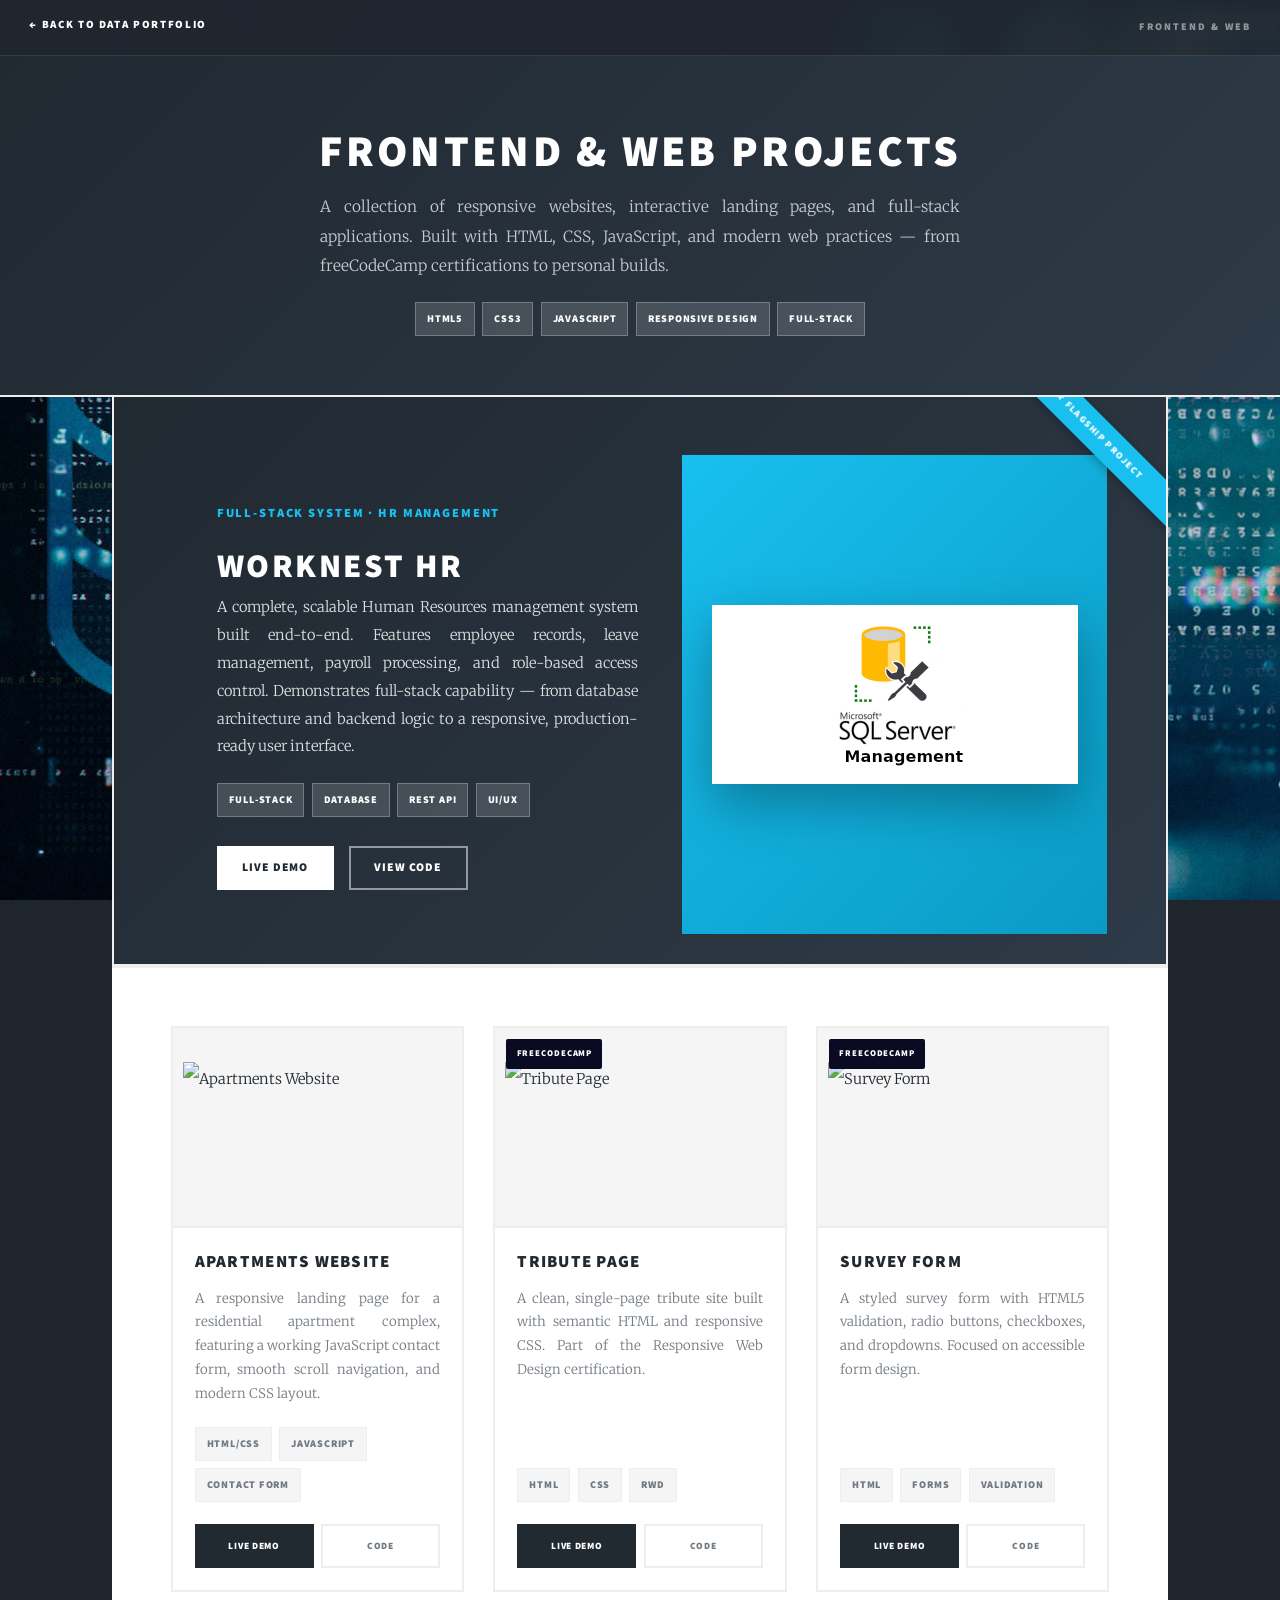
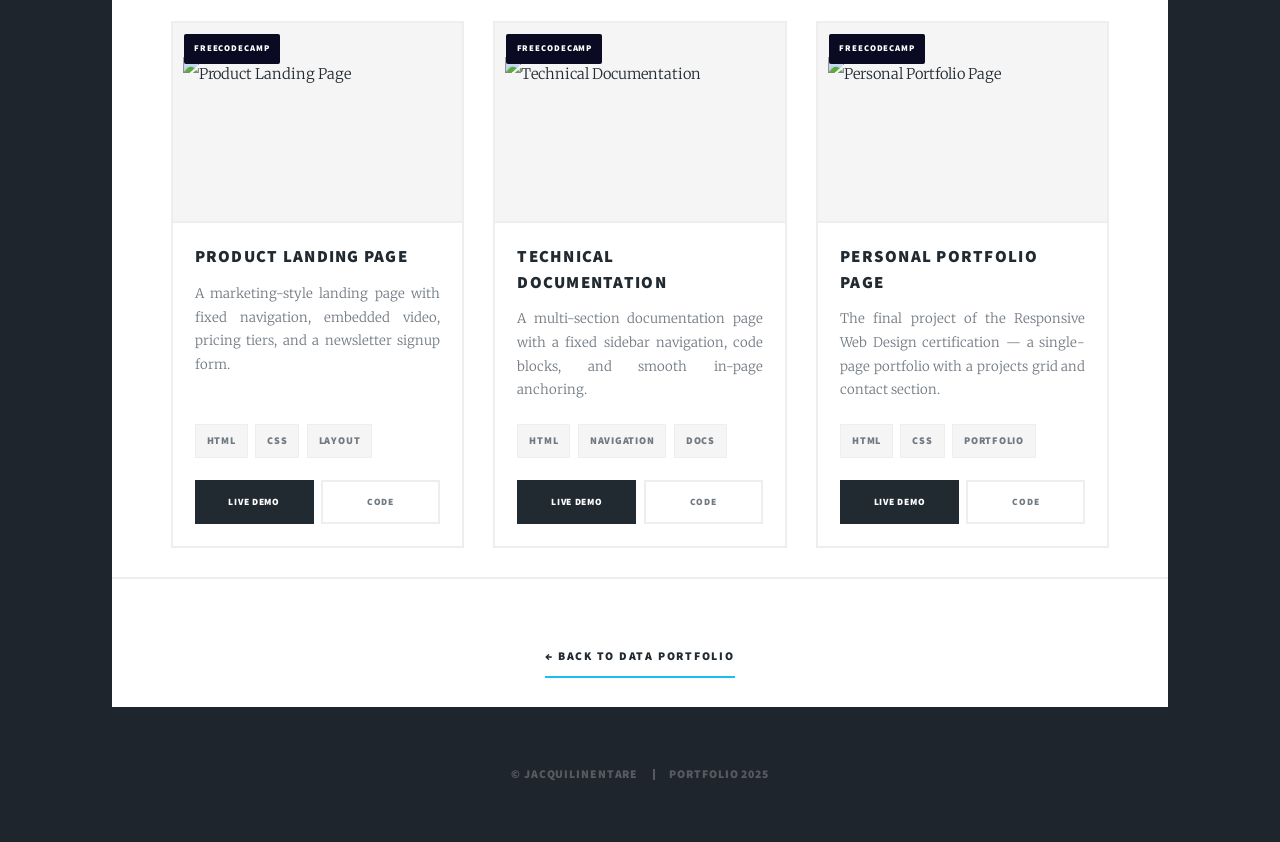
==== projects.html @ dfd51cab "Create projects.html" ====
<!DOCTYPE HTML>
<html>
	<head>
		<title>Jacq.portfolio | Frontend &amp; Web</title>
		<meta charset="utf-8" />
		<meta name="viewport" content="width=device-width, initial-scale=1, user-scalable=no" />
		<link rel="stylesheet" href="assets/css/main.css" />
		<noscript><link rel="stylesheet" href="assets/css/noscript.css" /></noscript>
		<style>
			/* ============================================
			   STICKY BACK BUTTON
			   ============================================ */
			.back-bar {
				position: sticky;
				top: 0;
				z-index: 999;
				background: rgba(33, 41, 49, 0.95);
				backdrop-filter: blur(8px);
				-webkit-backdrop-filter: blur(8px);
				border-bottom: solid 1px rgba(255,255,255,0.1);
				padding: 0.85rem 2rem;
				display: flex;
				align-items: center;
				justify-content: space-between;
			}

			.back-bar a.back-link {
				display: inline-flex;
				align-items: center;
				gap: 0.5rem;
				font-family: "Source Sans Pro", Helvetica, sans-serif;
				font-size: 0.75rem;
				font-weight: 900;
				letter-spacing: 0.15em;
				text-transform: uppercase;
				color: white;
				text-decoration: none;
				border-bottom: solid 2px transparent;
				padding-bottom: 2px;
				transition: border-color 0.2s ease, color 0.2s ease;
			}

			.back-bar a.back-link:hover {
				color: #18bfef;
				border-color: #18bfef;
			}

			.back-bar .back-bar-title {
				font-family: "Source Sans Pro", Helvetica, sans-serif;
				font-size: 0.7rem;
				font-weight: 900;
				letter-spacing: 0.2em;
				text-transform: uppercase;
				color: rgba(255,255,255,0.5);
			}

			/* ============================================
			   PAGE HERO
			   ============================================ */
			.page-hero {
				background: linear-gradient(135deg, #212931 0%, #2d3a47 100%);
				color: white;
				padding: 5rem 2rem 4rem;
				text-align: center;
				border-bottom: solid 2px #eeeeee;
			}

			.page-hero h1 {
				color: white;
				font-size: 3rem;
				margin: 0 0 1rem 0;
				line-height: 1.1;
			}

			.page-hero p {
				color: rgba(255,255,255,0.75);
				font-size: 1.05rem;
				max-width: 640px;
				margin: 0 auto 1.5rem;
				line-height: 1.9;
			}

			.page-hero .hero-tags {
				display: flex;
				justify-content: center;
				flex-wrap: wrap;
				gap: 0.5rem;
				margin-top: 1.5rem;
			}

			.page-hero .project-tag {
				background: rgba(255,255,255,0.15);
				color: white;
				border-color: rgba(255,255,255,0.25);
			}

			/* ============================================
			   SHARED PROJECT TAG (also used in hero)
			   ============================================ */
			.project-tag {
				font-family: "Source Sans Pro", Helvetica, sans-serif;
				font-size: 0.7rem;
				font-weight: 900;
				letter-spacing: 0.075em;
				text-transform: uppercase;
				padding: 0.25rem 0.75rem;
				background: #f5f5f5;
				color: #717981;
				border: solid 1px #eeeeee;
			}

			.project-tags {
				display: flex;
				flex-wrap: wrap;
				gap: 0.5rem;
				margin-bottom: 1.5rem;
			}

			/* ============================================
			   FLAGSHIP — HR APP SPOTLIGHT
			   ============================================ */
			.flagship-project {
				margin: 3rem 0 3rem 0;
				background: linear-gradient(135deg, #212931 0%, #2d3a47 100%);
				border: solid 2px #eeeeee;
				color: white;
				overflow: hidden;
				position: relative;
			}

			.flagship-project::before {
				content: "★ FLAGSHIP PROJECT";
				position: absolute;
				top: 1.5rem;
				right: -3.5rem;
				background: #18bfef;
				color: white;
				font-family: "Source Sans Pro", Helvetica, sans-serif;
				font-size: 0.65rem;
				font-weight: 900;
				letter-spacing: 0.15em;
				padding: 0.35rem 4rem;
				transform: rotate(45deg);
				z-index: 10;
				box-shadow: 0 2px 10px rgba(0,0,0,0.3);
			}

			.flagship-project .flagship-inner {
				display: grid;
				grid-template-columns: 1.2fr 1fr;
				gap: 0;
				align-items: stretch;
				min-height: 400px;
			}

			.flagship-project .flagship-content {
				padding: 3rem;
				display: flex;
				flex-direction: column;
				justify-content: center;
			}

			.flagship-project h2 {
				color: white;
				font-size: 2.25rem;
				margin-bottom: 0.5rem;
				line-height: 1.2;
			}

			.flagship-project .flagship-subtitle {
				font-family: "Source Sans Pro", Helvetica, sans-serif;
				font-size: 0.85rem;
				font-weight: 900;
				letter-spacing: 0.15em;
				text-transform: uppercase;
				color: #18bfef;
				margin-bottom: 1.25rem;
				display: block;
			}

			.flagship-project p {
				color: rgba(255,255,255,0.85);
				font-size: 1rem;
				line-height: 1.9;
				margin-bottom: 1.5rem;
			}

			.flagship-project .project-tag {
				background: rgba(255,255,255,0.15);
				color: white;
				border-color: rgba(255,255,255,0.25);
			}

			.flagship-project .flagship-actions {
				display: flex;
				gap: 1rem;
				flex-wrap: wrap;
				margin-top: 0.5rem;
			}

			.flagship-project .button {
				background-color: white;
				box-shadow: none;
				color: #212931 !important;
				padding: 0 1.75rem;
			}

			.flagship-project .button:hover {
				background-color: #18bfef;
				color: white !important;
			}

			.flagship-project .button.ghost {
				background-color: transparent;
				color: white !important;
				box-shadow: inset 0 0 0 2px rgba(255,255,255,0.5);
			}

			.flagship-project .button.ghost:hover {
				background-color: white;
				color: #212931 !important;
				box-shadow: none;
			}

			.flagship-project .flagship-image {
				background: linear-gradient(135deg, #18bfef 0%, #0a9bc4 100%);
				display: flex;
				align-items: center;
				justify-content: center;
				padding: 2rem;
				position: relative;
				overflow: hidden;
			}

			.flagship-project .flagship-image img {
				max-width: 100%;
				max-height: 320px;
				width: auto;
				height: auto;
				object-fit: contain;
				border: solid 3px rgba(255,255,255,0.3);
				box-shadow: 0 20px 50px rgba(0,0,0,0.3);
				background: white;
				position: relative;
				z-index: 2;
			}

			/* ============================================
			   FRONTEND GRID
			   ============================================ */
			.frontend-grid {
				display: grid;
				grid-template-columns: repeat(3, 1fr);
				gap: 2rem;
				padding: 0 0 3rem 0;
			}

			.project-card {
				background: #ffffff;
				border: solid 2px #eeeeee;
				transition: transform 0.2s ease, box-shadow 0.2s ease;
				height: 100%;
				display: flex;
				flex-direction: column;
			}

			.project-card:hover {
				transform: translateY(-5px);
				box-shadow: 0 10px 30px rgba(0,0,0,0.1);
				border-color: #18bfef;
			}

			.project-card .image {
				margin: 0;
				border-bottom: solid 2px #eeeeee;
				background: #f5f5f5;
				display: flex;
				align-items: center;
				justify-content: center;
				min-height: 200px;
				overflow: hidden;
				position: relative;
			}

			.project-card .image img {
				width: 100%;
				height: auto;
				min-height: 150px;
				max-height: 220px;
				object-fit: contain;
				background: #f5f5f5;
				padding: 10px;
				display: block;
			}

			/* "freeCodeCamp" corner badge */
			.project-card .image .fcc-badge {
				position: absolute;
				top: 0.75rem;
				left: 0.75rem;
				background: #0a0a23;
				color: white;
				font-family: "Source Sans Pro", Helvetica, sans-serif;
				font-size: 0.6rem;
				font-weight: 900;
				letter-spacing: 0.1em;
				text-transform: uppercase;
				padding: 0.3rem 0.7rem;
				z-index: 2;
				border-radius: 2px;
			}

			.project-card .card-content {
				padding: 1.5rem;
				flex-grow: 1;
				display: flex;
				flex-direction: column;
			}

			.project-card h3 {
				font-size: 1.15rem;
				margin-bottom: 0.75rem;
				color: #212931;
			}

			.project-card p {
				font-size: 0.9rem;
				line-height: 1.8;
				margin-bottom: 1.5rem;
				flex-grow: 1;
				color: #717981;
			}

			.project-card .card-actions {
				display: flex;
				gap: 0.5rem;
				margin-top: auto;
			}

			.project-card .button {
				flex: 1;
				text-align: center;
				font-size: 0.65rem;
				padding: 0 0.75rem;
			}

			.project-card .button.ghost-dark {
				background: transparent;
				box-shadow: inset 0 0 0 2px #eeeeee;
				color: #717981 !important;
			}

			.project-card .button.ghost-dark:hover {
				background: #212931;
				color: white !important;
				box-shadow: none;
			}

			/* ============================================
			   BOTTOM BACK CTA
			   ============================================ */
			.bottom-back {
				text-align: center;
				padding: 3rem 0 4rem;
			}

			.bottom-back a {
				display: inline-flex;
				align-items: center;
				gap: 0.5rem;
				font-family: "Source Sans Pro", Helvetica, sans-serif;
				font-size: 0.8rem;
				font-weight: 900;
				letter-spacing: 0.15em;
				text-transform: uppercase;
				color: #212931;
				text-decoration: none;
				border-bottom: solid 2px #18bfef;
				padding-bottom: 0.35rem;
				transition: color 0.2s ease;
			}

			.bottom-back a:hover {
				color: #18bfef;
			}

			/* ============================================
			   RESPONSIVE
			   ============================================ */
			@media screen and (max-width: 980px) {
				.frontend-grid {
					grid-template-columns: repeat(2, 1fr);
				}
				.flagship-project .flagship-inner {
					grid-template-columns: 1fr;
				}
				.flagship-project .flagship-image {
					min-height: 260px;
					order: -1;
				}
				.page-hero h1 {
					font-size: 2.25rem;
				}
			}

			@media screen and (max-width: 736px) {
				.frontend-grid {
					grid-template-columns: 1fr;
					gap: 1.5rem;
				}
				.page-hero {
					padding: 3rem 1.5rem 2.5rem;
				}
				.page-hero h1 {
					font-size: 1.75rem;
				}
				.page-hero p {
					font-size: 0.95rem;
				}
				.flagship-project .flagship-content {
					padding: 2rem;
				}
				.flagship-project h2 {
					font-size: 1.5rem;
				}
				.flagship-project .flagship-image {
					padding: 1.5rem;
				}
				.flagship-project .flagship-image img {
					max-height: 200px;
				}
				.back-bar {
					padding: 0.75rem 1rem;
				}
				.back-bar .back-bar-title {
					display: none;
				}
			}
		</style>
	</head>
	<body class="is-preload">

		<!-- Wrapper -->
			<div id="wrapper" class="fade-in">

				<!-- ============================================
				     STICKY BACK BAR
				     ============================================ -->
				<div class="back-bar">
					<a href="index.html" class="back-link">← Back to Data Portfolio</a>
					<span class="back-bar-title">Frontend &amp; Web</span>
				</div>

				<!-- ============================================
				     PAGE HERO
				     ============================================ -->
				<div class="page-hero">
					<h1>FRONTEND &amp; WEB PROJECTS</h1>
					<p>
						A collection of responsive websites, interactive landing pages, and 
						full-stack applications. Built with HTML, CSS, JavaScript, and modern 
						web practices — from freeCodeCamp certifications to personal builds.
					</p>
					<div class="hero-tags">
						<span class="project-tag">HTML5</span>
						<span class="project-tag">CSS3</span>
						<span class="project-tag">JavaScript</span>
						<span class="project-tag">Responsive Design</span>
						<span class="project-tag">Full-Stack</span>
					</div>
				</div>

				<!-- ============================================
				     MAIN CONTENT
				     ============================================ -->
				<div id="main">

					<!-- --------------------------------------------
					     FLAGSHIP: HR APPLICATION
					     -------------------------------------------- -->
					<div class="flagship-project">
						<div class="flagship-inner">
							<div class="flagship-content">
								<span class="flagship-subtitle">Full-Stack System · HR Management</span>
								<h2>WORKNEST HR</h2>
								<p>
									A complete, scalable Human Resources management system built end-to-end. 
									Features employee records, leave management, payroll processing, and 
									role-based access control. Demonstrates full-stack capability — from 
									database architecture and backend logic to a responsive, production-ready 
									user interface.
								</p>
								<div class="project-tags">
									<span class="project-tag">Full-Stack</span>
									<span class="project-tag">Database</span>
									<span class="project-tag">REST API</span>
									<span class="project-tag">UI/UX</span>
								</div>
								<div class="flagship-actions">
									<a href="https://worknesthr.onrender.com" target="_blank" rel="noopener" class="button primary">LIVE DEMO</a>
									<a href="https://lnkd.in/p/eG3iASVb" target="_blank" rel="noopener" class="button ghost">VIEW CODE</a>
								</div>
							</div>
							<div class="flagship-image">
								<img src="images/R.png" alt="WorkNest HR Application" />
							</div>
						</div>
					</div>

					<!-- --------------------------------------------
					     FRONTEND GRID
					     -------------------------------------------- -->
					<div class="frontend-grid">

						<!-- 1. APARTMENTS WEBSITE (Custom) -->
						<article class="project-card">
							<a href="#" class="image fit">
								<img src="images/placeholder-apartments.jpg" alt="Apartments Website" />
							</a>
							<div class="card-content">
								<h3>APARTMENTS WEBSITE</h3>
								<p>
									A responsive landing page for a residential apartment complex, 
									featuring a working JavaScript contact form, smooth scroll 
									navigation, and modern CSS layout.
								</p>
								<div class="project-tags">
									<span class="project-tag">HTML/CSS</span>
									<span class="project-tag">JavaScript</span>
									<span class="project-tag">Contact Form</span>
								</div>
								<div class="card-actions">
									<!-- ✏️ Replace # with your live URL if hosted, else remove this button -->
									<a href="#" class="button primary">LIVE DEMO</a>
									<!-- ✏️ Replace # with GitHub repo URL -->
									<a href="#" class="button ghost-dark">CODE</a>
								</div>
							</div>
						</article>

						<!-- 2. TRIBUTE PAGE (freeCodeCamp) -->
						<article class="project-card">
							<a href="#" class="image fit">
								<span class="fcc-badge">freeCodeCamp</span>
								<img src="images/placeholder-tribute.jpg" alt="Tribute Page" />
							</a>
							<div class="card-content">
								<h3>TRIBUTE PAGE</h3>
								<p>
									A clean, single-page tribute site built with semantic HTML and 
									responsive CSS. Part of the Responsive Web Design certification.
								</p>
								<div class="project-tags">
									<span class="project-tag">HTML</span>
									<span class="project-tag">CSS</span>
									<span class="project-tag">RWD</span>
								</div>
								<div class="card-actions">
									<a href="#" class="button primary">LIVE DEMO</a>
									<a href="#" class="button ghost-dark">CODE</a>
								</div>
							</div>
						</article>

						<!-- 3. SURVEY FORM (freeCodeCamp) -->
						<article class="project-card">
							<a href="#" class="image fit">
								<span class="fcc-badge">freeCodeCamp</span>
								<img src="images/placeholder-survey.jpg" alt="Survey Form" />
							</a>
							<div class="card-content">
								<h3>SURVEY FORM</h3>
								<p>
									A styled survey form with HTML5 validation, radio buttons, 
									checkboxes, and dropdowns. Focused on accessible form design.
								</p>
								<div class="project-tags">
									<span class="project-tag">HTML</span>
									<span class="project-tag">Forms</span>
									<span class="project-tag">Validation</span>
								</div>
								<div class="card-actions">
									<a href="#" class="button primary">LIVE DEMO</a>
									<a href="#" class="button ghost-dark">CODE</a>
								</div>
							</div>
						</article>

						<!-- 4. PRODUCT LANDING PAGE (freeCodeCamp) -->
						<article class="project-card">
							<a href="#" class="image fit">
								<span class="fcc-badge">freeCodeCamp</span>
								<img src="images/placeholder-product.jpg" alt="Product Landing Page" />
							</a>
							<div class="card-content">
								<h3>PRODUCT LANDING PAGE</h3>
								<p>
									A marketing-style landing page with fixed navigation, embedded 
									video, pricing tiers, and a newsletter signup form.
								</p>
								<div class="project-tags">
									<span class="project-tag">HTML</span>
									<span class="project-tag">CSS</span>
									<span class="project-tag">Layout</span>
								</div>
								<div class="card-actions">
									<a href="#" class="button primary">LIVE DEMO</a>
									<a href="#" class="button ghost-dark">CODE</a>
								</div>
							</div>
						</article>

						<!-- 5. TECHNICAL DOCUMENTATION (freeCodeCamp) -->
						<article class="project-card">
							<a href="#" class="image fit">
								<span class="fcc-badge">freeCodeCamp</span>
								<img src="images/placeholder-techdoc.jpg" alt="Technical Documentation" />
							</a>
							<div class="card-content">
								<h3>TECHNICAL DOCUMENTATION</h3>
								<p>
									A multi-section documentation page with a fixed sidebar navigation, 
									code blocks, and smooth in-page anchoring.
								</p>
								<div class="project-tags">
									<span class="project-tag">HTML</span>
									<span class="project-tag">Navigation</span>
									<span class="project-tag">Docs</span>
								</div>
								<div class="card-actions">
									<a href="#" class="button primary">LIVE DEMO</a>
									<a href="#" class="button ghost-dark">CODE</a>
								</div>
							</div>
						</article>

						<!-- 6. PERSONAL PORTFOLIO PAGE (freeCodeCamp) -->
						<article class="project-card">
							<a href="#" class="image fit">
								<span class="fcc-badge">freeCodeCamp</span>
								<img src="images/placeholder-portfolio.jpg" alt="Personal Portfolio Page" />
							</a>
							<div class="card-content">
								<h3>PERSONAL PORTFOLIO PAGE</h3>
								<p>
									The final project of the Responsive Web Design certification — 
									a single-page portfolio with a projects grid and contact section.
								</p>
								<div class="project-tags">
									<span class="project-tag">HTML</span>
									<span class="project-tag">CSS</span>
									<span class="project-tag">Portfolio</span>
								</div>
								<div class="card-actions">
									<a href="#" class="button primary">LIVE DEMO</a>
									<a href="#" class="button ghost-dark">CODE</a>
								</div>
							</div>
						</article>

					</div>

					<!-- --------------------------------------------
					     BOTTOM BACK CTA
					     -------------------------------------------- -->
					<div class="bottom-back">
						<a href="index.html">← Back to Data Portfolio</a>
					</div>

				</div>

				<!-- Copyright -->
				<div id="copyright">
					<ul><li>&copy; jacquilinentare</li><li>Portfolio 2025</li></ul>
				</div>

			</div>

		<!-- Scripts -->
		<script src="assets/js/jquery.min.js"></script>
		<script src="assets/js/jquery.scrollex.min.js"></script>
		<script src="assets/js/jquery.scrolly.min.js"></script>
		<script src="assets/js/browser.min.js"></script>
		<script src="assets/js/breakpoints.min.js"></script>
		<script src="assets/js/util.js"></script>
		<script src="assets/js/main.js"></script>
		<script src="port.js"></script>

	</body>
</html>
---- assets/css/main.css ----
@import url(fontawesome-all.min.css);
@import url("https://fonts.googleapis.com/css?family=Merriweather:300,700,300italic,700italic|Source+Sans+Pro:900");

/*
	Massively by HTML5 UP
	html5up.net | @ajlkn
	Free for personal and commercial use under the CCA 3.0 license (html5up.net/license)
*/

html, body, div, span, applet, object,
iframe, h1, h2, h3, h4, h5, h6, p, blockquote,
pre, a, abbr, acronym, address, big, cite,
code, del, dfn, em, img, ins, kbd, q, s, samp,
small, strike, strong, sub, sup, tt, var, b,
u, i, center, dl, dt, dd, ol, ul, li, fieldset,
form, label, legend, table, caption, tbody,
tfoot, thead, tr, th, td, article, aside,
canvas, details, embed, figure, figcaption,
footer, header, hgroup, menu, nav, output, ruby,
section, summary, time, mark, audio, video {
	margin: 0;
	padding: 0;
	border: 0;
	font-size: 100%;
	font: inherit;
	vertical-align: baseline;}

article, aside, details, figcaption, figure,
footer, header, hgroup, menu, nav, section {
	display: block;}

body {
	line-height: 1;
}

ol, ul {
	list-style: none;
}

blockquote, q {
	quotes: none;
}

	blockquote:before, blockquote:after, q:before, q:after {
		content: '';
		content: none;
	}

table {
	border-collapse: collapse;
	border-spacing: 0;
}

body {
	-webkit-text-size-adjust: none;
}

mark {
	background-color: transparent;
	color: inherit;
}

input::-moz-focus-inner {
	border: 0;
	padding: 0;
}

input, select, textarea {
	-moz-appearance: none;
	-webkit-appearance: none;
	-ms-appearance: none;
	appearance: none;
}

/* Basic */

	@-ms-viewport {
		width: device-width;
	}

	body {
		-ms-overflow-style: scrollbar;
	}

	@media screen and (max-width: 480px) {

		html, body {
			min-width: 320px;
		}

	}

	html {
		box-sizing: border-box;
	}

	*, *:before, *:after {
		box-sizing: inherit;
	}

	body {
		background-color: #1e252d;
	}

		body.is-preload *, body.is-preload *:before, body.is-preload *:after {
			-moz-animation: none !important;
			-webkit-animation: none !important;
			-ms-animation: none !important;
			animation: none !important;
			-moz-transition: none !important;
			-webkit-transition: none !important;
			-ms-transition: none !important;
			transition: none !important;
		}

/* Type */

	html {
		font-size: 16pt;
	}

		@media screen and (max-width: 1680px) {

			html {
				font-size: 12pt;
			}

		}

		@media screen and (max-width: 1280px) {

			html {
				font-size: 11pt;
			}

		}

		@media screen and (max-width: 360px) {

			html {
				font-size: 10pt;
			}

		}

	body {
		color: #212931;
	}

	body, input, select, textarea {
		font-family: "Merriweather", Georgia, serif;
		font-weight: 300;
		font-size: 1rem;
		line-height: 2.375;
	}

	a {
		-moz-transition: color 0.2s ease-in-out, background-color 0.2s ease-in-out, border-color 0.2s ease-in-out, box-shadow 0.2s ease-in-out;
		-webkit-transition: color 0.2s ease-in-out, background-color 0.2s ease-in-out, border-color 0.2s ease-in-out, box-shadow 0.2s ease-in-out;
		-ms-transition: color 0.2s ease-in-out, background-color 0.2s ease-in-out, border-color 0.2s ease-in-out, box-shadow 0.2s ease-in-out;
		transition: color 0.2s ease-in-out, background-color 0.2s ease-in-out, border-color 0.2s ease-in-out, box-shadow 0.2s ease-in-out;
		border-bottom: dotted 1px;
		text-decoration: none;
	}

		a:hover {
			border-bottom-color: transparent;
		}

	strong, b {
		font-weight: 600;
	}

	em, i {
		font-style: italic;
	}

	p {
		text-align: justify;
		margin: 0 0 2rem 0;
	}

	h1, h2, h3, h4, h5, h6 {
		font-family: "Source Sans Pro", Helvetica, sans-serif;
		font-weight: 900;
		line-height: 1.5;
		letter-spacing: 0.075em;
		text-transform: uppercase;
		margin: 0 0 1rem 0;
	}

		h1 a, h2 a, h3 a, h4 a, h5 a, h6 a {
			border-bottom: 0;
			color: inherit;
			text-decoration: none;
		}

	h1 {
		font-size: 4rem;
		line-height: 1.1;
		margin: 0 0 2rem 0;
	}

	h2 {
		font-size: 1.75rem;
		line-height: 1.3;
		margin: 0 0 1.5rem 0;
	}

	h3 {
		font-size: 1.25rem;
		margin: 0 0 1.5rem 0;
	}

	h4 {
		font-size: 1rem;
	}

	h5 {
		font-size: 0.9rem;
	}

	h6 {
		font-size: 0.8rem;
	}

	sub {
		font-size: 0.8rem;
		position: relative;
		top: 0.5rem;
	}

	sup {
		font-size: 0.8rem;
		position: relative;
		top: -0.5rem;
	}

	blockquote {
		border-left: solid 4px;
		font-style: italic;
		margin: 0 0 2rem 0;
		padding: 0.5rem 0 0.5rem 2rem;
	}

	code {
		border: solid 2px;
		font-family: "Courier New", monospace;
		font-size: 0.9rem;
		margin: 0 0.25rem;
		padding: 0.25rem 0.65rem;
	}

	pre {
		-webkit-overflow-scrolling: touch;
		font-family: "Courier New", monospace;
		font-size: 0.9rem;
		margin: 0 0 2rem 0;
	}

		pre code {
			display: block;
			line-height: 1.75;
			padding: 1rem 1.5rem;
			overflow-x: auto;
		}

	hr {
		border: 0;
		border-bottom: solid 2px;
		margin: 3rem 0;
	}

		hr.major {
			margin: 5rem 0;
		}

	.align-left {
		text-align: left;
	}

	.align-center {
		text-align: center;
	}

	.align-right {
		text-align: right;
	}

	input, select, textarea {
		color: #212931;
	}

	a {
		color: #212931;
		border-bottom-color: rgba(33, 41, 49, 0.5);
	}

		a:hover {
			border-bottom-color: transparent;
			color: #18bfef !important;
		}

	strong, b {
		color: #212931;
	}

	h1, h2, h3, h4, h5, h6 {
		color: #212931;
	}

	blockquote {
		border-left-color: #eeeeee;
	}

	code {
		background: rgba(220, 220, 220, 0.25);
		border-color: #eeeeee;
	}

	hr {
		border-bottom-color: #eeeeee;
	}

/* Row */

	.row {
		display: flex;
		flex-wrap: wrap;
		box-sizing: border-box;
		align-items: stretch;
	}

		.row > * {
			box-sizing: border-box;
		}

		.row.gtr-uniform > * > :last-child {
			margin-bottom: 0;
		}

		.row.aln-left {
			justify-content: flex-start;
		}

		.row.aln-center {
			justify-content: center;
		}

		.row.aln-right {
			justify-content: flex-end;
		}

		.row.aln-top {
			align-items: flex-start;
		}

		.row.aln-middle {
			align-items: center;
		}

		.row.aln-bottom {
			align-items: flex-end;
		}

		.row > .imp {
			order: -1;
		}

		.row > .col-1 {
			width: 8.33333%;
		}

		.row > .off-1 {
			margin-left: 8.33333%;
		}

		.row > .col-2 {
			width: 16.66667%;
		}

		.row > .off-2 {
			margin-left: 16.66667%;
		}

		.row > .col-3 {
			width: 25%;
		}

		.row > .off-3 {
			margin-left: 25%;
		}

		.row > .col-4 {
			width: 33.33333%;
		}

		.row > .off-4 {
			margin-left: 33.33333%;
		}

		.row > .col-5 {
			width: 41.66667%;
		}

		.row > .off-5 {
			margin-left: 41.66667%;
		}

		.row > .col-6 {
			width: 50%;
		}

		.row > .off-6 {
			margin-left: 50%;
		}

		.row > .col-7 {
			width: 58.33333%;
		}

		.row > .off-7 {
			margin-left: 58.33333%;
		}

		.row > .col-8 {
			width: 66.66667%;
		}

		.row > .off-8 {
			margin-left: 66.66667%;
		}

		.row > .col-9 {
			width: 75%;
		}

		.row > .off-9 {
			margin-left: 75%;
		}

		.row > .col-10 {
			width: 83.33333%;
		}

		.row > .off-10 {
			margin-left: 83.33333%;
		}

		.row > .col-11 {
			width: 91.66667%;
		}

		.row > .off-11 {
			margin-left: 91.66667%;
		}

		.row > .col-12 {
			width: 100%;
		}

		.row > .off-12 {
			margin-left: 100%;
		}

		.row.gtr-0 {
			margin-top: 0;
			margin-left: 0rem;
		}

			.row.gtr-0 > * {
				padding: 0 0 0 0rem;
			}

			.row.gtr-0.gtr-uniform {
				margin-top: 0rem;
			}

				.row.gtr-0.gtr-uniform > * {
					padding-top: 0rem;
				}

		.row.gtr-25 {
			margin-top: 0;
			margin-left: -0.375rem;
		}

			.row.gtr-25 > * {
				padding: 0 0 0 0.375rem;
			}

			.row.gtr-25.gtr-uniform {
				margin-top: -0.375rem;
			}

				.row.gtr-25.gtr-uniform > * {
					padding-top: 0.375rem;
				}

		.row.gtr-50 {
			margin-top: 0;
			margin-left: -0.75rem;
		}

			.row.gtr-50 > * {
				padding: 0 0 0 0.75rem;
			}

			.row.gtr-50.gtr-uniform {
				margin-top: -0.75rem;
			}

				.row.gtr-50.gtr-uniform > * {
					padding-top: 0.75rem;
				}

		.row {
			margin-top: 0;
			margin-left: -1.5rem;
		}

			.row > * {
				padding: 0 0 0 1.5rem;
			}

			.row.gtr-uniform {
				margin-top: -1.5rem;
			}

				.row.gtr-uniform > * {
					padding-top: 1.5rem;
				}

		.row.gtr-150 {
			margin-top: 0;
			margin-left: -2.25rem;
		}

			.row.gtr-150 > * {
				padding: 0 0 0 2.25rem;
			}

			.row.gtr-150.gtr-uniform {
				margin-top: -2.25rem;
			}

				.row.gtr-150.gtr-uniform > * {
					padding-top: 2.25rem;
				}

		.row.gtr-200 {
			margin-top: 0;
			margin-left: -3rem;
		}

			.row.gtr-200 > * {
				padding: 0 0 0 3rem;
			}

			.row.gtr-200.gtr-uniform {
				margin-top: -3rem;
			}

				.row.gtr-200.gtr-uniform > * {
					padding-top: 3rem;
				}

		@media screen and (max-width: 1680px) {

			.row {
				display: flex;
				flex-wrap: wrap;
				box-sizing: border-box;
				align-items: stretch;
			}

				.row > * {
					box-sizing: border-box;
				}

				.row.gtr-uniform > * > :last-child {
					margin-bottom: 0;
				}

				.row.aln-left {
					justify-content: flex-start;
				}

				.row.aln-center {
					justify-content: center;
				}

				.row.aln-right {
					justify-content: flex-end;
				}

				.row.aln-top {
					align-items: flex-start;
				}

				.row.aln-middle {
					align-items: center;
				}

				.row.aln-bottom {
					align-items: flex-end;
				}

				.row > .imp-xlarge {
					order: -1;
				}

				.row > .col-1-xlarge {
					width: 8.33333%;
				}

				.row > .off-1-xlarge {
					margin-left: 8.33333%;
				}

				.row > .col-2-xlarge {
					width: 16.66667%;
				}

				.row > .off-2-xlarge {
					margin-left: 16.66667%;
				}

				.row > .col-3-xlarge {
					width: 25%;
				}

				.row > .off-3-xlarge {
					margin-left: 25%;
				}

				.row > .col-4-xlarge {
					width: 33.33333%;
				}

				.row > .off-4-xlarge {
					margin-left: 33.33333%;
				}

				.row > .col-5-xlarge {
					width: 41.66667%;
				}

				.row > .off-5-xlarge {
					margin-left: 41.66667%;
				}

				.row > .col-6-xlarge {
					width: 50%;
				}

				.row > .off-6-xlarge {
					margin-left: 50%;
				}

				.row > .col-7-xlarge {
					width: 58.33333%;
				}

				.row > .off-7-xlarge {
					margin-left: 58.33333%;
				}

				.row > .col-8-xlarge {
					width: 66.66667%;
				}

				.row > .off-8-xlarge {
					margin-left: 66.66667%;
				}

				.row > .col-9-xlarge {
					width: 75%;
				}

				.row > .off-9-xlarge {
					margin-left: 75%;
				}

				.row > .col-10-xlarge {
					width: 83.33333%;
				}

				.row > .off-10-xlarge {
					margin-left: 83.33333%;
				}

				.row > .col-11-xlarge {
					width: 91.66667%;
				}

				.row > .off-11-xlarge {
					margin-left: 91.66667%;
				}

				.row > .col-12-xlarge {
					width: 100%;
				}

				.row > .off-12-xlarge {
					margin-left: 100%;
				}

				.row.gtr-0 {
					margin-top: 0;
					margin-left: 0rem;
				}

					.row.gtr-0 > * {
						padding: 0 0 0 0rem;
					}

					.row.gtr-0.gtr-uniform {
						margin-top: 0rem;
					}

						.row.gtr-0.gtr-uniform > * {
							padding-top: 0rem;
						}

				.row.gtr-25 {
					margin-top: 0;
					margin-left: -0.375rem;
				}

					.row.gtr-25 > * {
						padding: 0 0 0 0.375rem;
					}

					.row.gtr-25.gtr-uniform {
						margin-top: -0.375rem;
					}

						.row.gtr-25.gtr-uniform > * {
							padding-top: 0.375rem;
						}

				.row.gtr-50 {
					margin-top: 0;
					margin-left: -0.75rem;
				}

					.row.gtr-50 > * {
						padding: 0 0 0 0.75rem;
					}

					.row.gtr-50.gtr-uniform {
						margin-top: -0.75rem;
					}

						.row.gtr-50.gtr-uniform > * {
							padding-top: 0.75rem;
						}

				.row {
					margin-top: 0;
					margin-left: -1.5rem;
				}

					.row > * {
						padding: 0 0 0 1.5rem;
					}

					.row.gtr-uniform {
						margin-top: -1.5rem;
					}

						.row.gtr-uniform > * {
							padding-top: 1.5rem;
						}

				.row.gtr-150 {
					margin-top: 0;
					margin-left: -2.25rem;
				}

					.row.gtr-150 > * {
						padding: 0 0 0 2.25rem;
					}

					.row.gtr-150.gtr-uniform {
						margin-top: -2.25rem;
					}

						.row.gtr-150.gtr-uniform > * {
							padding-top: 2.25rem;
						}

				.row.gtr-200 {
					margin-top: 0;
					margin-left: -3rem;
				}

					.row.gtr-200 > * {
						padding: 0 0 0 3rem;
					}

					.row.gtr-200.gtr-uniform {
						margin-top: -3rem;
					}

						.row.gtr-200.gtr-uniform > * {
							padding-top: 3rem;
						}

		}

		@media screen and (max-width: 1280px) {

			.row {
				display: flex;
				flex-wrap: wrap;
				box-sizing: border-box;
				align-items: stretch;
			}

				.row > * {
					box-sizing: border-box;
				}

				.row.gtr-uniform > * > :last-child {
					margin-bottom: 0;
				}

				.row.aln-left {
					justify-content: flex-start;
				}

				.row.aln-center {
					justify-content: center;
				}

				.row.aln-right {
					justify-content: flex-end;
				}

				.row.aln-top {
					align-items: flex-start;
				}

				.row.aln-middle {
					align-items: center;
				}

				.row.aln-bottom {
					align-items: flex-end;
				}

				.row > .imp-large {
					order: -1;
				}

				.row > .col-1-large {
					width: 8.33333%;
				}

				.row > .off-1-large {
					margin-left: 8.33333%;
				}

				.row > .col-2-large {
					width: 16.66667%;
				}

				.row > .off-2-large {
					margin-left: 16.66667%;
				}

				.row > .col-3-large {
					width: 25%;
				}

				.row > .off-3-large {
					margin-left: 25%;
				}

				.row > .col-4-large {
					width: 33.33333%;
				}

				.row > .off-4-large {
					margin-left: 33.33333%;
				}

				.row > .col-5-large {
					width: 41.66667%;
				}

				.row > .off-5-large {
					margin-left: 41.66667%;
				}

				.row > .col-6-large {
					width: 50%;
				}

				.row > .off-6-large {
					margin-left: 50%;
				}

				.row > .col-7-large {
					width: 58.33333%;
				}

				.row > .off-7-large {
					margin-left: 58.33333%;
				}

				.row > .col-8-large {
					width: 66.66667%;
				}

				.row > .off-8-large {
					margin-left: 66.66667%;
				}

				.row > .col-9-large {
					width: 75%;
				}

				.row > .off-9-large {
					margin-left: 75%;
				}

				.row > .col-10-large {
					width: 83.33333%;
				}

				.row > .off-10-large {
					margin-left: 83.33333%;
				}

				.row > .col-11-large {
					width: 91.66667%;
				}

				.row > .off-11-large {
					margin-left: 91.66667%;
				}

				.row > .col-12-large {
					width: 100%;
				}

				.row > .off-12-large {
					margin-left: 100%;
				}

				.row.gtr-0 {
					margin-top: 0;
					margin-left: 0rem;
				}

					.row.gtr-0 > * {
						padding: 0 0 0 0rem;
					}

					.row.gtr-0.gtr-uniform {
						margin-top: 0rem;
					}

						.row.gtr-0.gtr-uniform > * {
							padding-top: 0rem;
						}

				.row.gtr-25 {
					margin-top: 0;
					margin-left: -0.375rem;
				}

					.row.gtr-25 > * {
						padding: 0 0 0 0.375rem;
					}

					.row.gtr-25.gtr-uniform {
						margin-top: -0.375rem;
					}

						.row.gtr-25.gtr-uniform > * {
							padding-top: 0.375rem;
						}

				.row.gtr-50 {
					margin-top: 0;
					margin-left: -0.75rem;
				}

					.row.gtr-50 > * {
						padding: 0 0 0 0.75rem;
					}

					.row.gtr-50.gtr-uniform {
						margin-top: -0.75rem;
					}

						.row.gtr-50.gtr-uniform > * {
							padding-top: 0.75rem;
						}

				.row {
					margin-top: 0;
					margin-left: -1.5rem;
				}

					.row > * {
						padding: 0 0 0 1.5rem;
					}

					.row.gtr-uniform {
						margin-top: -1.5rem;
					}

						.row.gtr-uniform > * {
							padding-top: 1.5rem;
						}

				.row.gtr-150 {
					margin-top: 0;
					margin-left: -2.25rem;
				}

					.row.gtr-150 > * {
						padding: 0 0 0 2.25rem;
					}

					.row.gtr-150.gtr-uniform {
						margin-top: -2.25rem;
					}

						.row.gtr-150.gtr-uniform > * {
							padding-top: 2.25rem;
						}

				.row.gtr-200 {
					margin-top: 0;
					margin-left: -3rem;
				}

					.row.gtr-200 > * {
						padding: 0 0 0 3rem;
					}

					.row.gtr-200.gtr-uniform {
						margin-top: -3rem;
					}

						.row.gtr-200.gtr-uniform > * {
							padding-top: 3rem;
						}

		}

		@media screen and (max-width: 980px) {

			.row {
				display: flex;
				flex-wrap: wrap;
				box-sizing: border-box;
				align-items: stretch;
			}

				.row > * {
					box-sizing: border-box;
				}

				.row.gtr-uniform > * > :last-child {
					margin-bottom: 0;
				}

				.row.aln-left {
					justify-content: flex-start;
				}

				.row.aln-center {
					justify-content: center;
				}

				.row.aln-right {
					justify-content: flex-end;
				}

				.row.aln-top {
					align-items: flex-start;
				}

				.row.aln-middle {
					align-items: center;
				}

				.row.aln-bottom {
					align-items: flex-end;
				}

				.row > .imp-medium {
					order: -1;
				}

				.row > .col-1-medium {
					width: 8.33333%;
				}

				.row > .off-1-medium {
					margin-left: 8.33333%;
				}

				.row > .col-2-medium {
					width: 16.66667%;
				}

				.row > .off-2-medium {
					margin-left: 16.66667%;
				}

				.row > .col-3-medium {
					width: 25%;
				}

				.row > .off-3-medium {
					margin-left: 25%;
				}

				.row > .col-4-medium {
					width: 33.33333%;
				}

				.row > .off-4-medium {
					margin-left: 33.33333%;
				}

				.row > .col-5-medium {
					width: 41.66667%;
				}

				.row > .off-5-medium {
					margin-left: 41.66667%;
				}

				.row > .col-6-medium {
					width: 50%;
				}

				.row > .off-6-medium {
					margin-left: 50%;
				}

				.row > .col-7-medium {
					width: 58.33333%;
				}

				.row > .off-7-medium {
					margin-left: 58.33333%;
				}

				.row > .col-8-medium {
					width: 66.66667%;
				}

				.row > .off-8-medium {
					margin-left: 66.66667%;
				}

				.row > .col-9-medium {
					width: 75%;
				}

				.row > .off-9-medium {
					margin-left: 75%;
				}

				.row > .col-10-medium {
					width: 83.33333%;
				}

				.row > .off-10-medium {
					margin-left: 83.33333%;
				}

				.row > .col-11-medium {
					width: 91.66667%;
				}

				.row > .off-11-medium {
					margin-left: 91.66667%;
				}

				.row > .col-12-medium {
					width: 100%;
				}

				.row > .off-12-medium {
					margin-left: 100%;
				}

				.row.gtr-0 {
					margin-top: 0;
					margin-left: 0rem;
				}

					.row.gtr-0 > * {
						padding: 0 0 0 0rem;
					}

					.row.gtr-0.gtr-uniform {
						margin-top: 0rem;
					}

						.row.gtr-0.gtr-uniform > * {
							padding-top: 0rem;
						}

				.row.gtr-25 {
					margin-top: 0;
					margin-left: -0.375rem;
				}

					.row.gtr-25 > * {
						padding: 0 0 0 0.375rem;
					}

					.row.gtr-25.gtr-uniform {
						margin-top: -0.375rem;
					}

						.row.gtr-25.gtr-uniform > * {
							padding-top: 0.375rem;
						}

				.row.gtr-50 {
					margin-top: 0;
					margin-left: -0.75rem;
				}

					.row.gtr-50 > * {
						padding: 0 0 0 0.75rem;
					}

					.row.gtr-50.gtr-uniform {
						margin-top: -0.75rem;
					}

						.row.gtr-50.gtr-uniform > * {
							padding-top: 0.75rem;
						}

				.row {
					margin-top: 0;
					margin-left: -1.5rem;
				}

					.row > * {
						padding: 0 0 0 1.5rem;
					}

					.row.gtr-uniform {
						margin-top: -1.5rem;
					}

						.row.gtr-uniform > * {
							padding-top: 1.5rem;
						}

				.row.gtr-150 {
					margin-top: 0;
					margin-left: -2.25rem;
				}

					.row.gtr-150 > * {
						padding: 0 0 0 2.25rem;
					}

					.row.gtr-150.gtr-uniform {
						margin-top: -2.25rem;
					}

						.row.gtr-150.gtr-uniform > * {
							padding-top: 2.25rem;
						}

				.row.gtr-200 {
					margin-top: 0;
					margin-left: -3rem;
				}

					.row.gtr-200 > * {
						padding: 0 0 0 3rem;
					}

					.row.gtr-200.gtr-uniform {
						margin-top: -3rem;
					}

						.row.gtr-200.gtr-uniform > * {
							padding-top: 3rem;
						}

		}

		@media screen and (max-width: 736px) {

			.row {
				display: flex;
				flex-wrap: wrap;
				box-sizing: border-box;
				align-items: stretch;
			}

				.row > * {
					box-sizing: border-box;
				}

				.row.gtr-uniform > * > :last-child {
					margin-bottom: 0;
				}

				.row.aln-left {
					justify-content: flex-start;
				}

				.row.aln-center {
					justify-content: center;
				}

				.row.aln-right {
					justify-content: flex-end;
				}

				.row.aln-top {
					align-items: flex-start;
				}

				.row.aln-middle {
					align-items: center;
				}

				.row.aln-bottom {
					align-items: flex-end;
				}

				.row > .imp-small {
					order: -1;
				}

				.row > .col-1-small {
					width: 8.33333%;
				}

				.row > .off-1-small {
					margin-left: 8.33333%;
				}

				.row > .col-2-small {
					width: 16.66667%;
				}

				.row > .off-2-small {
					margin-left: 16.66667%;
				}

				.row > .col-3-small {
					width: 25%;
				}

				.row > .off-3-small {
					margin-left: 25%;
				}

				.row > .col-4-small {
					width: 33.33333%;
				}

				.row > .off-4-small {
					margin-left: 33.33333%;
				}

				.row > .col-5-small {
					width: 41.66667%;
				}

				.row > .off-5-small {
					margin-left: 41.66667%;
				}

				.row > .col-6-small {
					width: 50%;
				}

				.row > .off-6-small {
					margin-left: 50%;
				}

				.row > .col-7-small {
					width: 58.33333%;
				}

				.row > .off-7-small {
					margin-left: 58.33333%;
				}

				.row > .col-8-small {
					width: 66.66667%;
				}

				.row > .off-8-small {
					margin-left: 66.66667%;
				}

				.row > .col-9-small {
					width: 75%;
				}

				.row > .off-9-small {
					margin-left: 75%;
				}

				.row > .col-10-small {
					width: 83.33333%;
				}

				.row > .off-10-small {
					margin-left: 83.33333%;
				}

				.row > .col-11-small {
					width: 91.66667%;
				}

				.row > .off-11-small {
					margin-left: 91.66667%;
				}

				.row > .col-12-small {
					width: 100%;
				}

				.row > .off-12-small {
					margin-left: 100%;
				}

				.row.gtr-0 {
					margin-top: 0;
					margin-left: 0rem;
				}

					.row.gtr-0 > * {
						padding: 0 0 0 0rem;
					}

					.row.gtr-0.gtr-uniform {
						margin-top: 0rem;
					}

						.row.gtr-0.gtr-uniform > * {
							padding-top: 0rem;
						}

				.row.gtr-25 {
					margin-top: 0;
					margin-left: -0.375rem;
				}

					.row.gtr-25 > * {
						padding: 0 0 0 0.375rem;
					}

					.row.gtr-25.gtr-uniform {
						margin-top: -0.375rem;
					}

						.row.gtr-25.gtr-uniform > * {
							padding-top: 0.375rem;
						}

				.row.gtr-50 {
					margin-top: 0;
					margin-left: -0.75rem;
				}

					.row.gtr-50 > * {
						padding: 0 0 0 0.75rem;
					}

					.row.gtr-50.gtr-uniform {
						margin-top: -0.75rem;
					}

						.row.gtr-50.gtr-uniform > * {
							padding-top: 0.75rem;
						}

				.row {
					margin-top: 0;
					margin-left: -1.5rem;
				}

					.row > * {
						padding: 0 0 0 1.5rem;
					}

					.row.gtr-uniform {
						margin-top: -1.5rem;
					}

						.row.gtr-uniform > * {
							padding-top: 1.5rem;
						}

				.row.gtr-150 {
					margin-top: 0;
					margin-left: -2.25rem;
				}

					.row.gtr-150 > * {
						padding: 0 0 0 2.25rem;
					}

					.row.gtr-150.gtr-uniform {
						margin-top: -2.25rem;
					}

						.row.gtr-150.gtr-uniform > * {
							padding-top: 2.25rem;
						}

				.row.gtr-200 {
					margin-top: 0;
					margin-left: -3rem;
				}

					.row.gtr-200 > * {
						padding: 0 0 0 3rem;
					}

					.row.gtr-200.gtr-uniform {
						margin-top: -3rem;
					}

						.row.gtr-200.gtr-uniform > * {
							padding-top: 3rem;
						}

		}

		@media screen and (max-width: 480px) {

			.row {
				display: flex;
				flex-wrap: wrap;
				box-sizing: border-box;
				align-items: stretch;
			}

				.row > * {
					box-sizing: border-box;
				}

				.row.gtr-uniform > * > :last-child {
					margin-bottom: 0;
				}

				.row.aln-left {
					justify-content: flex-start;
				}

				.row.aln-center {
					justify-content: center;
				}

				.row.aln-right {
					justify-content: flex-end;
				}

				.row.aln-top {
					align-items: flex-start;
				}

				.row.aln-middle {
					align-items: center;
				}

				.row.aln-bottom {
					align-items: flex-end;
				}

				.row > .imp-xsmall {
					order: -1;
				}

				.row > .col-1-xsmall {
					width: 8.33333%;
				}

				.row > .off-1-xsmall {
					margin-left: 8.33333%;
				}

				.row > .col-2-xsmall {
					width: 16.66667%;
				}

				.row > .off-2-xsmall {
					margin-left: 16.66667%;
				}

				.row > .col-3-xsmall {
					width: 25%;
				}

				.row > .off-3-xsmall {
					margin-left: 25%;
				}

				.row > .col-4-xsmall {
					width: 33.33333%;
				}

				.row > .off-4-xsmall {
					margin-left: 33.33333%;
				}

				.row > .col-5-xsmall {
					width: 41.66667%;
				}

				.row > .off-5-xsmall {
					margin-left: 41.66667%;
				}

				.row > .col-6-xsmall {
					width: 50%;
				}

				.row > .off-6-xsmall {
					margin-left: 50%;
				}

				.row > .col-7-xsmall {
					width: 58.33333%;
				}

				.row > .off-7-xsmall {
					margin-left: 58.33333%;
				}

				.row > .col-8-xsmall {
					width: 66.66667%;
				}

				.row > .off-8-xsmall {
					margin-left: 66.66667%;
				}

				.row > .col-9-xsmall {
					width: 75%;
				}

				.row > .off-9-xsmall {
					margin-left: 75%;
				}

				.row > .col-10-xsmall {
					width: 83.33333%;
				}

				.row > .off-10-xsmall {
					margin-left: 83.33333%;
				}

				.row > .col-11-xsmall {
					width: 91.66667%;
				}

				.row > .off-11-xsmall {
					margin-left: 91.66667%;
				}

				.row > .col-12-xsmall {
					width: 100%;
				}

				.row > .off-12-xsmall {
					margin-left: 100%;
				}

				.row.gtr-0 {
					margin-top: 0;
					margin-left: 0rem;
				}

					.row.gtr-0 > * {
						padding: 0 0 0 0rem;
					}

					.row.gtr-0.gtr-uniform {
						margin-top: 0rem;
					}

						.row.gtr-0.gtr-uniform > * {
							padding-top: 0rem;
						}

				.row.gtr-25 {
					margin-top: 0;
					margin-left: -0.375rem;
				}

					.row.gtr-25 > * {
						padding: 0 0 0 0.375rem;
					}

					.row.gtr-25.gtr-uniform {
						margin-top: -0.375rem;
					}

						.row.gtr-25.gtr-uniform > * {
							padding-top: 0.375rem;
						}

				.row.gtr-50 {
					margin-top: 0;
					margin-left: -0.75rem;
				}

					.row.gtr-50 > * {
						padding: 0 0 0 0.75rem;
					}

					.row.gtr-50.gtr-uniform {
						margin-top: -0.75rem;
					}

						.row.gtr-50.gtr-uniform > * {
							padding-top: 0.75rem;
						}

				.row {
					margin-top: 0;
					margin-left: -1.5rem;
				}

					.row > * {
						padding: 0 0 0 1.5rem;
					}

					.row.gtr-uniform {
						margin-top: -1.5rem;
					}

						.row.gtr-uniform > * {
							padding-top: 1.5rem;
						}

				.row.gtr-150 {
					margin-top: 0;
					margin-left: -2.25rem;
				}

					.row.gtr-150 > * {
						padding: 0 0 0 2.25rem;
					}

					.row.gtr-150.gtr-uniform {
						margin-top: -2.25rem;
					}

						.row.gtr-150.gtr-uniform > * {
							padding-top: 2.25rem;
						}

				.row.gtr-200 {
					margin-top: 0;
					margin-left: -3rem;
				}

					.row.gtr-200 > * {
						padding: 0 0 0 3rem;
					}

					.row.gtr-200.gtr-uniform {
						margin-top: -3rem;
					}

						.row.gtr-200.gtr-uniform > * {
							padding-top: 3rem;
						}

		}

		@media screen and (max-width: 360px) {

			.row {
				display: flex;
				flex-wrap: wrap;
				box-sizing: border-box;
				align-items: stretch;
			}

				.row > * {
					box-sizing: border-box;
				}

				.row.gtr-uniform > * > :last-child {
					margin-bottom: 0;
				}

				.row.aln-left {
					justify-content: flex-start;
				}

				.row.aln-center {
					justify-content: center;
				}

				.row.aln-right {
					justify-content: flex-end;
				}

				.row.aln-top {
					align-items: flex-start;
				}

				.row.aln-middle {
					align-items: center;
				}

				.row.aln-bottom {
					align-items: flex-end;
				}

				.row > .imp-xxsmall {
					order: -1;
				}

				.row > .col-1-xxsmall {
					width: 8.33333%;
				}

				.row > .off-1-xxsmall {
					margin-left: 8.33333%;
				}

				.row > .col-2-xxsmall {
					width: 16.66667%;
				}

				.row > .off-2-xxsmall {
					margin-left: 16.66667%;
				}

				.row > .col-3-xxsmall {
					width: 25%;
				}

				.row > .off-3-xxsmall {
					margin-left: 25%;
				}

				.row > .col-4-xxsmall {
					width: 33.33333%;
				}

				.row > .off-4-xxsmall {
					margin-left: 33.33333%;
				}

				.row > .col-5-xxsmall {
					width: 41.66667%;
				}

				.row > .off-5-xxsmall {
					margin-left: 41.66667%;
				}

				.row > .col-6-xxsmall {
					width: 50%;
				}

				.row > .off-6-xxsmall {
					margin-left: 50%;
				}

				.row > .col-7-xxsmall {
					width: 58.33333%;
				}

				.row > .off-7-xxsmall {
					margin-left: 58.33333%;
				}

				.row > .col-8-xxsmall {
					width: 66.66667%;
				}

				.row > .off-8-xxsmall {
					margin-left: 66.66667%;
				}

				.row > .col-9-xxsmall {
					width: 75%;
				}

				.row > .off-9-xxsmall {
					margin-left: 75%;
				}

				.row > .col-10-xxsmall {
					width: 83.33333%;
				}

				.row > .off-10-xxsmall {
					margin-left: 83.33333%;
				}

				.row > .col-11-xxsmall {
					width: 91.66667%;
				}

				.row > .off-11-xxsmall {
					margin-left: 91.66667%;
				}

				.row > .col-12-xxsmall {
					width: 100%;
				}

				.row > .off-12-xxsmall {
					margin-left: 100%;
				}

				.row.gtr-0 {
					margin-top: 0;
					margin-left: 0rem;
				}

					.row.gtr-0 > * {
						padding: 0 0 0 0rem;
					}

					.row.gtr-0.gtr-uniform {
						margin-top: 0rem;
					}

						.row.gtr-0.gtr-uniform > * {
							padding-top: 0rem;
						}

				.row.gtr-25 {
					margin-top: 0;
					margin-left: -0.375rem;
				}

					.row.gtr-25 > * {
						padding: 0 0 0 0.375rem;
					}

					.row.gtr-25.gtr-uniform {
						margin-top: -0.375rem;
					}

						.row.gtr-25.gtr-uniform > * {
							padding-top: 0.375rem;
						}

				.row.gtr-50 {
					margin-top: 0;
					margin-left: -0.75rem;
				}

					.row.gtr-50 > * {
						padding: 0 0 0 0.75rem;
					}

					.row.gtr-50.gtr-uniform {
						margin-top: -0.75rem;
					}

						.row.gtr-50.gtr-uniform > * {
							padding-top: 0.75rem;
						}

				.row {
					margin-top: 0;
					margin-left: -1.5rem;
				}

					.row > * {
						padding: 0 0 0 1.5rem;
					}

					.row.gtr-uniform {
						margin-top: -1.5rem;
					}

						.row.gtr-uniform > * {
							padding-top: 1.5rem;
						}

				.row.gtr-150 {
					margin-top: 0;
					margin-left: -2.25rem;
				}

					.row.gtr-150 > * {
						padding: 0 0 0 2.25rem;
					}

					.row.gtr-150.gtr-uniform {
						margin-top: -2.25rem;
					}

						.row.gtr-150.gtr-uniform > * {
							padding-top: 2.25rem;
						}

				.row.gtr-200 {
					margin-top: 0;
					margin-left: -3rem;
				}

					.row.gtr-200 > * {
						padding: 0 0 0 3rem;
					}

					.row.gtr-200.gtr-uniform {
						margin-top: -3rem;
					}

						.row.gtr-200.gtr-uniform > * {
							padding-top: 3rem;
						}

		}

/* Box */

	.box {
		border: solid 2px;
		margin-bottom: 2rem;
		padding: 1.5rem;
	}

		.box > :last-child,
		.box > :last-child > :last-child,
		.box > :last-child > :last-child > :last-child {
			margin-bottom: 0;
		}

		.box.alt {
			border: 0;
			border-radius: 0;
			padding: 0;
		}

	.box {
		border-color: #eeeeee;
	}

/* Button */

	input[type="submit"],
	input[type="reset"],
	input[type="button"],
	button,
	.button {
		-moz-appearance: none;
		-webkit-appearance: none;
		-ms-appearance: none;
		appearance: none;
		-moz-transition: background-color 0.2s ease-in-out, box-shadow 0.2s ease-in-out, color 0.2s ease-in-out;
		-webkit-transition: background-color 0.2s ease-in-out, box-shadow 0.2s ease-in-out, color 0.2s ease-in-out;
		-ms-transition: background-color 0.2s ease-in-out, box-shadow 0.2s ease-in-out, color 0.2s ease-in-out;
		transition: background-color 0.2s ease-in-out, box-shadow 0.2s ease-in-out, color 0.2s ease-in-out;
		border: 0;
		border-radius: 0;
		cursor: pointer;
		display: inline-block;
		font-family: "Source Sans Pro", Helvetica, sans-serif;
		font-size: 0.8rem;
		font-weight: 900;
		letter-spacing: 0.075em;
		height: 3rem;
		line-height: 3rem;
		padding: 0 2rem;
		text-align: center;
		text-decoration: none;
		text-transform: uppercase;
		white-space: nowrap;
	}

		input[type="submit"].icon:before,
		input[type="reset"].icon:before,
		input[type="button"].icon:before,
		button.icon:before,
		.button.icon:before {
			margin-right: 0.5rem;
		}

		input[type="submit"].icon.solo,
		input[type="reset"].icon.solo,
		input[type="button"].icon.solo,
		button.icon.solo,
		.button.icon.solo {
			position: relative;
			width: 4rem;
			height: 4rem;
			line-height: 4rem;
			border-radius: 4rem;
			text-indent: 4rem;
			overflow: hidden;
			padding: 0;
			white-space: nowrap;
		}

			input[type="submit"].icon.solo:before,
			input[type="reset"].icon.solo:before,
			input[type="button"].icon.solo:before,
			button.icon.solo:before,
			.button.icon.solo:before {
				position: absolute;
				display: block;
				top: 0;
				left: 0;
				width: inherit;
				height: inherit;
				line-height: inherit;
				font-size: 1.25rem;
				margin-right: 0;
				text-align: center;
				text-indent: 0;
			}

		input[type="submit"].fit,
		input[type="reset"].fit,
		input[type="button"].fit,
		button.fit,
		.button.fit {
			width: 100%;
		}

		input[type="submit"].small,
		input[type="reset"].small,
		input[type="button"].small,
		button.small,
		.button.small {
			font-size: 0.7rem;
			height: 2.5rem;
			line-height: 2.5rem;
			padding: 0 1.5rem;
		}

		input[type="submit"].large,
		input[type="reset"].large,
		input[type="button"].large,
		button.large,
		.button.large {
			font-size: 0.9rem;
			height: 3.5rem;
			line-height: 3.5rem;
			padding: 0 2.75rem;
		}

		@media screen and (max-width: 980px) {

			input[type="submit"],
			input[type="reset"],
			input[type="button"],
			button,
			.button {
				font-size: 0.9rem;
				height: 3.25rem;
				line-height: 3.25rem;
			}

				input[type="submit"].large,
				input[type="reset"].large,
				input[type="button"].large,
				button.large,
				.button.large {
					font-size: 1rem;
					height: 3.75rem;
					line-height: 3.75rem;
				}

		}

		input[type="submit"].disabled, input[type="submit"]:disabled,
		input[type="reset"].disabled,
		input[type="reset"]:disabled,
		input[type="button"].disabled,
		input[type="button"]:disabled,
		button.disabled,
		button:disabled,
		.button.disabled,
		.button:disabled {
			pointer-events: none;
			opacity: 0.25;
		}

	input[type="submit"],
	input[type="reset"],
	input[type="button"],
	button,
	.button {
		background-color: transparent;
		box-shadow: inset 0 0 0 2px #212931;
		color: #212931 !important;
	}

		input[type="submit"]:hover,
		input[type="reset"]:hover,
		input[type="button"]:hover,
		button:hover,
		.button:hover {
			box-shadow: inset 0 0 0 2px #18bfef;
			color: #18bfef !important;
		}

		input[type="submit"].primary,
		input[type="reset"].primary,
		input[type="button"].primary,
		button.primary,
		.button.primary {
			background-color: #212931;
			box-shadow: none;
			color: #ffffff !important;
		}

			input[type="submit"].primary:hover,
			input[type="reset"].primary:hover,
			input[type="button"].primary:hover,
			button.primary:hover,
			.button.primary:hover {
				background-color: #18bfef;
			}

/* Form */

	form {
		margin: 0 0 2rem 0;
	}

		form > :last-child {
			margin-bottom: 0;
		}

		form > .fields {
			display: -moz-flex;
			display: -webkit-flex;
			display: -ms-flex;
			display: flex;
			-moz-flex-wrap: wrap;
			-webkit-flex-wrap: wrap;
			-ms-flex-wrap: wrap;
			flex-wrap: wrap;
			width: calc(100% + 3rem);
			margin: -1.5rem 0 2rem -1.5rem;
		}

			form > .fields > .field {
				-moz-flex-grow: 0;
				-webkit-flex-grow: 0;
				-ms-flex-grow: 0;
				flex-grow: 0;
				-moz-flex-shrink: 0;
				-webkit-flex-shrink: 0;
				-ms-flex-shrink: 0;
				flex-shrink: 0;
				padding: 1.5rem 0 0 1.5rem;
				width: calc(100% - 1.5rem);
			}

				form > .fields > .field.half {
					width: calc(50% - 0.75rem);
				}

				form > .fields > .field.third {
					width: calc(100%/3 - 0.5rem);
				}

				form > .fields > .field.quarter {
					width: calc(25% - 0.375rem);
				}

		@media screen and (max-width: 480px) {

			form > .fields {
				width: calc(100% + 3rem);
				margin: -1.5rem 0 2rem -1.5rem;
			}

				form > .fields > .field {
					padding: 1.5rem 0 0 1.5rem;
					width: calc(100% - 1.5rem);
				}

					form > .fields > .field.half {
						width: calc(100% - 1.5rem);
					}

					form > .fields > .field.third {
						width: calc(100% - 1.5rem);
					}

					form > .fields > .field.quarter {
						width: calc(100% - 1.5rem);
					}

		}

	label {
		display: block;
		font-family: "Source Sans Pro", Helvetica, sans-serif;
		font-weight: 900;
		line-height: 1.5;
		letter-spacing: 0.075em;
		font-size: 0.8rem;
		text-transform: uppercase;
		margin: 0 0 0.75rem 0;
	}

		@media screen and (max-width: 980px) {

			label {
				font-size: 0.9rem;
			}

		}

	input[type="text"],
	input[type="password"],
	input[type="email"],
	select,
	textarea {
		-moz-appearance: none;
		-webkit-appearance: none;
		-ms-appearance: none;
		appearance: none;
		background: transparent;
		border-radius: 0;
		border: solid 2px;
		color: inherit;
		display: block;
		outline: 0;
		padding: 0 1rem;
		text-decoration: none;
		width: 100%;
	}

		input[type="text"]:invalid,
		input[type="password"]:invalid,
		input[type="email"]:invalid,
		select:invalid,
		textarea:invalid {
			box-shadow: none;
		}

	select {
		background-size: 1.25rem;
		background-repeat: no-repeat;
		background-position: calc(100% - 1rem) center;
		height: 3rem;
		padding-right: 3rem;
		text-overflow: ellipsis;
	}

		select:focus::-ms-value {
			background-color: transparent;
		}

		select::-ms-expand {
			display: none;
		}

	input[type="text"],
	input[type="password"],
	input[type="email"],
	select {
		height: 3rem;
	}

	textarea {
		padding: 0.75rem 1rem;
	}

	input[type="checkbox"],
	input[type="radio"] {
		-moz-appearance: none;
		-webkit-appearance: none;
		-ms-appearance: none;
		appearance: none;
		display: block;
		float: left;
		margin-right: -2rem;
		opacity: 0;
		width: 1rem;
		z-index: -1;
	}

		input[type="checkbox"] + label,
		input[type="radio"] + label {
			text-decoration: none;
			cursor: pointer;
			display: inline-block;
			font-size: 1rem;
			letter-spacing: 0;
			font-family: "Merriweather", Georgia, serif;
			text-transform: none;
			font-weight: 300;
			padding-left: 2.8rem;
			padding-right: 1rem;
			position: relative;
		}

			input[type="checkbox"] + label:before,
			input[type="radio"] + label:before {
				-moz-osx-font-smoothing: grayscale;
				-webkit-font-smoothing: antialiased;
				display: inline-block;
				font-style: normal;
				font-variant: normal;
				text-rendering: auto;
				line-height: 1;
				text-transform: none !important;
				font-family: 'Font Awesome 5 Free';
				font-weight: 900;
			}

			input[type="checkbox"] + label:before,
			input[type="radio"] + label:before {
				border-radius: 0;
				border: solid 2px;
				content: '';
				display: inline-block;
				font-size: 0.8rem;
				height: 1.8rem;
				left: 0;
				line-height: 1.65rem;
				position: absolute;
				text-align: center;
				top: -0.125rem;
				width: 1.8rem;
			}

		input[type="checkbox"]:checked + label:before,
		input[type="radio"]:checked + label:before {
			content: '\f00c';
		}

	input[type="checkbox"] + label:before {
		border-radius: 0;
	}

	input[type="radio"] + label:before {
		border-radius: 100%;
	}

	::-webkit-input-placeholder {
		opacity: 1.0;
	}

	:-moz-placeholder {
		opacity: 1.0;
	}

	::-moz-placeholder {
		opacity: 1.0;
	}

	:-ms-input-placeholder {
		opacity: 1.0;
	}

	label {
		color: #212931;
	}

	input[type="text"],
	input[type="password"],
	input[type="email"],
	select,
	textarea {
		border-color: #eeeeee;
	}

		input[type="text"]:focus,
		input[type="password"]:focus,
		input[type="email"]:focus,
		select:focus,
		textarea:focus {
			border-color: #18bfef;
		}

	select {
		background-image: url("data:image/svg+xml;charset=utf8,%3Csvg xmlns='http://www.w3.org/2000/svg' width='40' height='40' preserveAspectRatio='none' viewBox='0 0 40 40'%3E%3Cpath d='M9.4,12.3l10.4,10.4l10.4-10.4c0.2-0.2,0.5-0.4,0.9-0.4c0.3,0,0.6,0.1,0.9,0.4l3.3,3.3c0.2,0.2,0.4,0.5,0.4,0.9 c0,0.4-0.1,0.6-0.4,0.9L20.7,31.9c-0.2,0.2-0.5,0.4-0.9,0.4c-0.3,0-0.6-0.1-0.9-0.4L4.3,17.3c-0.2-0.2-0.4-0.5-0.4-0.9 c0-0.4,0.1-0.6,0.4-0.9l3.3-3.3c0.2-0.2,0.5-0.4,0.9-0.4S9.1,12.1,9.4,12.3z' fill='%23eeeeee' /%3E%3C/svg%3E");
	}

		select option {
			background-color: #ffffff;
			color: #212931;
		}

	.select-wrapper:before {
		color: #eeeeee;
	}

	input[type="checkbox"] + label,
	input[type="radio"] + label {
		color: #212931;
	}

		input[type="checkbox"] + label:before,
		input[type="radio"] + label:before {
			border-color: #eeeeee;
		}

	input[type="checkbox"]:checked + label:before,
	input[type="radio"]:checked + label:before {
		background-color: #212931;
		border-color: #212931;
		color: #ffffff;
	}

	input[type="checkbox"]:focus + label:before,
	input[type="radio"]:focus + label:before {
		border-color: #18bfef;
	}

	::-webkit-input-placeholder {
		color: #909498 !important;
	}

	:-moz-placeholder {
		color: #909498 !important;
	}

	::-moz-placeholder {
		color: #909498 !important;
	}

	:-ms-input-placeholder {
		color: #909498 !important;
	}

	.formerize-placeholder {
		color: #909498 !important;
	}

/* Icon */

	.icon {
		text-decoration: none;
		border-bottom: none;
		position: relative;
	}

		.icon:before {
			-moz-osx-font-smoothing: grayscale;
			-webkit-font-smoothing: antialiased;
			display: inline-block;
			font-style: normal;
			font-variant: normal;
			text-rendering: auto;
			line-height: 1;
			text-transform: none !important;
			font-family: 'Font Awesome 5 Free';
			font-weight: 400;
		}

		.icon > .label {
			display: none;
		}

		.icon:before {
			line-height: inherit;
		}

		.icon.solid:before {
			font-weight: 900;
		}

		.icon.brands:before {
			font-family: 'Font Awesome 5 Brands';
		}

/* Image */

	.image {
		border: 0;
		display: inline-block;
		position: relative;
	}

		.image img {
			display: block;
		}

		.image.left, .image.right {
			max-width: 40%;
		}

			.image.left img, .image.right img {
				width: 100%;
			}

		.image.left {
			float: left;
			margin: 0 2rem 2rem 0;
			top: 0.75rem;
		}

		.image.right {
			float: right;
			margin: 0 0 2rem 2rem;
			top: 0.75rem;
		}

		.image.fit {
			display: block;
			margin: 2.5rem 0;
			width: 100%;
		}

			.image.fit:first-child {
				margin-top: 0;
			}

			.image.fit img {
				width: 100%;
			}

		.image.main {
			display: block;
			margin: 4rem 0;
			width: 100%;
		}

			.image.main:first-child {
				margin-top: 0;
			}

			.image.main img {
				width: 100%;
			}

		@media screen and (max-width: 736px) {

			.image.fit {
				margin: 2rem 0;
			}

			.image.main {
				margin: 2rem 0;
			}

		}

	a.image {
		overflow: hidden;
	}

		a.image img {
			-moz-transition: -moz-transform 0.2s ease-out;
			-webkit-transition: -webkit-transform 0.2s ease-out;
			-ms-transition: -ms-transform 0.2s ease-out;
			transition: transform 0.2s ease-out;
		}

		a.image:hover img {
			-moz-transform: scale(1.05);
			-webkit-transform: scale(1.05);
			-ms-transform: scale(1.05);
			transform: scale(1.05);
		}

/* Actions */

	ul.actions {
		display: -moz-flex;
		display: -webkit-flex;
		display: -ms-flex;
		display: flex;
		cursor: default;
		list-style: none;
		margin-left: -1rem;
		padding-left: 0;
	}

		ul.actions li {
			padding: 0 0 0 1rem;
			vertical-align: middle;
		}

		ul.actions.special {
			-moz-justify-content: center;
			-webkit-justify-content: center;
			-ms-justify-content: center;
			justify-content: center;
			width: 100%;
			margin-left: 0;
		}

			ul.actions.special li:first-child {
				padding-left: 0;
			}

		ul.actions.stacked {
			-moz-flex-direction: column;
			-webkit-flex-direction: column;
			-ms-flex-direction: column;
			flex-direction: column;
			margin-left: 0;
		}

			ul.actions.stacked li {
				padding: 1.3rem 0 0 0;
			}

				ul.actions.stacked li:first-child {
					padding-top: 0;
				}

		ul.actions.fit {
			width: calc(100% + 1rem);
		}

			ul.actions.fit li {
				-moz-flex-grow: 1;
				-webkit-flex-grow: 1;
				-ms-flex-grow: 1;
				flex-grow: 1;
				-moz-flex-shrink: 1;
				-webkit-flex-shrink: 1;
				-ms-flex-shrink: 1;
				flex-shrink: 1;
				width: 100%;
			}

				ul.actions.fit li > * {
					width: 100%;
				}

			ul.actions.fit.stacked {
				width: 100%;
			}

		@media screen and (max-width: 480px) {

			ul.actions:not(.fixed) {
				-moz-flex-direction: column;
				-webkit-flex-direction: column;
				-ms-flex-direction: column;
				flex-direction: column;
				margin-left: 0;
				width: 100% !important;
			}

				ul.actions:not(.fixed) li {
					-moz-flex-grow: 1;
					-webkit-flex-grow: 1;
					-ms-flex-grow: 1;
					flex-grow: 1;
					-moz-flex-shrink: 1;
					-webkit-flex-shrink: 1;
					-ms-flex-shrink: 1;
					flex-shrink: 1;
					padding: 1rem 0 0 0;
					text-align: center;
					width: 100%;
				}

					ul.actions:not(.fixed) li > * {
						width: 100%;
					}

					ul.actions:not(.fixed) li:first-child {
						padding-top: 0;
					}

					ul.actions:not(.fixed) li input[type="submit"],
					ul.actions:not(.fixed) li input[type="reset"],
					ul.actions:not(.fixed) li input[type="button"],
					ul.actions:not(.fixed) li button,
					ul.actions:not(.fixed) li .button {
						width: 100%;
					}

						ul.actions:not(.fixed) li input[type="submit"].icon:before,
						ul.actions:not(.fixed) li input[type="reset"].icon:before,
						ul.actions:not(.fixed) li input[type="button"].icon:before,
						ul.actions:not(.fixed) li button.icon:before,
						ul.actions:not(.fixed) li .button.icon:before {
							margin-left: -0.5rem;
						}

		}

/* Icons */

	ul.icons {
		cursor: default;
		list-style: none;
		padding-left: 0;
	}

		ul.icons li {
			display: inline-block;
			padding: 0 0.5rem 0 0;
			vertical-align: middle;
		}

			ul.icons li:last-child {
				padding-right: 0;
			}

			ul.icons li .icon:before {
				width: 2.25rem;
				height: 2.25rem;
				line-height: 2.25rem;
				display: inline-block;
				text-align: center;
				border-radius: 100%;
				font-size: 1.25rem;
			}

		ul.icons.alt li .icon:before {
			-moz-transition: color 0.2s ease-in-out, background-color 0.2s ease-in-out, border-color 0.2s ease-in-out, box-shadow 0.2s ease-in-out;
			-webkit-transition: color 0.2s ease-in-out, background-color 0.2s ease-in-out, border-color 0.2s ease-in-out, box-shadow 0.2s ease-in-out;
			-ms-transition: color 0.2s ease-in-out, background-color 0.2s ease-in-out, border-color 0.2s ease-in-out, box-shadow 0.2s ease-in-out;
			transition: color 0.2s ease-in-out, background-color 0.2s ease-in-out, border-color 0.2s ease-in-out, box-shadow 0.2s ease-in-out;
			font-size: 1rem;
		}

/* List */

	ol {
		list-style: decimal;
		margin: 0 0 2rem 0;
		padding-left: 1.25rem;
	}

		ol li {
			padding-left: 0.25rem;
		}

	ul {
		list-style: disc;
		margin: 0 0 2rem 0;
		padding-left: 1rem;
	}

		ul li {
			padding-left: 0.5rem;
		}

		ul.divided {
			list-style: none;
			padding-left: 0;
		}

			ul.divided li {
				border-top: solid 1px;
				padding: 0.5rem 0;
			}

				ul.divided li:first-child {
					border-top: 0;
					padding-top: 0;
				}

	dl {
		margin: 0 0 2rem 0;
	}

		dl dt {
			display: block;
			font-weight: 600;
			margin: 0 0 1rem 0;
		}

		dl dd {
			margin-left: 2rem;
		}

	ul.divided li {
		border-top-color: #eeeeee;
	}

	ul.icons li a.icon:hover:before {
		color: #18bfef;
	}

	ul.icons.alt li .icon:before {
		box-shadow: inset 0 0 0 2px #eeeeee;
	}

	ul.icons.alt li a.icon:hover:before {
		box-shadow: inset 0 0 0 2px #18bfef;
	}

/* Section/Article */

	section.special, article.special {
		text-align: center;
	}

	header {
		cursor: default;
	}

		header > .date {
			display: block;
			font-size: 0.8rem;
			height: 1;
			margin: 0 0 1rem 0;
			position: relative;
		}

		header > p {
			font-style: italic;
		}

		header > h1 + p {
			font-size: 1.1rem;
			margin-top: -0.5rem;
			line-height: 2;
		}

		header > h2 + p {
			font-size: 1rem;
			margin-top: -0.75rem;
		}

		header > h3 + p {
			font-size: 0.9rem;
			margin-top: -0.75rem;
		}

		header > h4 + p {
			font-size: 0.8rem;
			margin-top: -0.75rem;
		}

		header.major {
			margin: 0 0 4rem 0;
			text-align: center;
		}

			header.major > :last-child {
				margin-bottom: 0;
			}

			header.major > p {
				margin-top: 0;
				text-align: center;
			}

			header.major > .date {
				font-size: 1rem;
				margin: 0 0 4rem 0;
			}

				header.major > .date:before, header.major > .date:after {
					content: '';
					display: block;
					position: absolute;
					top: 50%;
					width: calc(50% - 6rem);
					border-top: solid 2px;
				}

				header.major > .date:before {
					left: 0;
				}

				header.major > .date:after {
					right: 0;
				}

		@media screen and (max-width: 980px) {

			header br {
				display: none;
			}

		}

		@media screen and (max-width: 736px) {

			header.major {
				margin: 0 0 2rem 0;
			}

		}

	header.major .date:before, header.major .date:after {
		border-top-color: #eeeeee;
	}

/* Table */

	.table-wrapper {
		-webkit-overflow-scrolling: touch;
		overflow-x: auto;
	}

	table {
		margin: 0 0 2rem 0;
		width: 100%;
	}

		table tbody tr {
			border: solid 1px;
			border-left: 0;
			border-right: 0;
		}

		table td {
			padding: 0.75rem 0.75rem;
		}

		table th {
			font-family: "Source Sans Pro", Helvetica, sans-serif;
			font-size: 0.8rem;
			font-weight: 900;
			letter-spacing: 0.075em;
			line-height: 1.5;
			padding: 0 0.75rem 0.75rem 0.75rem;
			text-align: left;
			text-transform: uppercase;
		}

			@media screen and (max-width: 980px) {

				table th {
					font-size: 0.9rem;
				}

			}

		table thead {
			border-bottom: solid 2px;
		}

		table tfoot {
			border-top: solid 2px;
		}

		table.alt {
			border-collapse: separate;
		}

			table.alt tbody tr td {
				border: solid 1px;
				border-left-width: 0;
				border-top-width: 0;
			}

				table.alt tbody tr td:first-child {
					border-left-width: 1px;
				}

			table.alt tbody tr:first-child td {
				border-top-width: 1px;
			}

			table.alt thead {
				border-bottom: 0;
			}

			table.alt tfoot {
				border-top: 0;
			}

	table tbody tr {
		border-color: #eeeeee;
	}

		table tbody tr:nth-child(2n + 1) {
			background-color: rgba(220, 220, 220, 0.25);
		}

	table th {
		color: #212931;
	}

	table thead {
		border-bottom-color: #eeeeee;
	}

	table tfoot {
		border-top-color: #eeeeee;
	}

	table.alt tbody tr td {
		border-color: #eeeeee;
	}

/* Pagination */

	.pagination {
		display: -moz-inline-flex;
		display: -webkit-inline-flex;
		display: -ms-inline-flex;
		display: inline-flex;
		-moz-user-select: none;
		-webkit-user-select: none;
		-ms-user-select: none;
		user-select: none;
		cursor: default;
		list-style: none;
		margin: 0 0 2rem 2px;
		padding: 0;
	}

		.pagination a, .pagination span {
			-moz-transition: background-color 0.2s ease-in-out, border-color 0.2s ease-in-out, box-shadow 0.2s ease-in-out, color 0.2s ease-in-out;
			-webkit-transition: background-color 0.2s ease-in-out, border-color 0.2s ease-in-out, box-shadow 0.2s ease-in-out, color 0.2s ease-in-out;
			-ms-transition: background-color 0.2s ease-in-out, border-color 0.2s ease-in-out, box-shadow 0.2s ease-in-out, color 0.2s ease-in-out;
			transition: background-color 0.2s ease-in-out, border-color 0.2s ease-in-out, box-shadow 0.2s ease-in-out, color 0.2s ease-in-out;
			border: solid 2px;
			display: inline-block;
			font-family: "Source Sans Pro", Helvetica, sans-serif;
			font-size: 0.8rem;
			font-weight: 900;
			height: 3rem;
			letter-spacing: 0.075em;
			line-height: calc(3rem - 4px);
			margin-left: -2px;
			min-width: 3rem;
			position: relative;
			text-align: center;
			text-decoration: none;
			text-transform: uppercase;
		}

		.pagination .next, .pagination .previous {
			text-decoration: none;
			padding: 0 1.75rem;
		}

			.pagination .next:before, .pagination .previous:before {
				-moz-osx-font-smoothing: grayscale;
				-webkit-font-smoothing: antialiased;
				display: inline-block;
				font-style: normal;
				font-variant: normal;
				text-rendering: auto;
				line-height: 1;
				text-transform: none !important;
				font-family: 'Font Awesome 5 Free';
				font-weight: 900;
			}

			.pagination .next:before, .pagination .previous:before {
				display: inline-block;
				color: inherit !important;
				line-height: inherit;
			}

		.pagination .previous:before {
			content: '\f104';
			margin-right: 0.9375em;
		}

		.pagination .next:before {
			content: '\f105';
			float: right;
			margin-left: 0.9375em;
		}

		@media screen and (max-width: 980px) {

			.pagination a, .pagination span {
				font-size: 0.9rem;
			}

		}

		@media screen and (max-width: 480px) {

			.pagination .page, .pagination .extra {
				display: none;
			}

		}

	.pagination a, .pagination span {
		border-color: #eeeeee;
	}

	.pagination a {
		color: #212931 !important;
	}

		.pagination a:hover {
			color: #18bfef !important;
			border-color: #18bfef;
			z-index: 1;
		}

			.pagination a:hover + a,
			.pagination a:hover + span {
				border-left-color: #18bfef;
			}

		.pagination a.active {
			background-color: #eeeeee;
		}

	.pagination span {
		color: #eeeeee;
	}

/* Wrapper */

	#wrapper {
		-moz-transition: opacity 0.5s ease;
		-webkit-transition: opacity 0.5s ease;
		-ms-transition: opacity 0.5s ease;
		transition: opacity 0.5s ease;
		position: relative;
		z-index: 1;
		overflow: hidden;
	}

		#wrapper > .bg {
			position: absolute;
			top: 0;
			left: 0;
			width: 100%;
			height: 100%;
			background-color: #212931;
			background-image: url("../../images/R\ \(2\).jpeg"), linear-gradient(0deg, rgba(0, 0, 0, 0.1), rgba(0, 0, 0, 0.1)), url("../../images/bg.jpg");
			background-size: auto,								auto,														100% auto;
			background-position: center,								center,														top center;
			background-repeat: repeat,								no-repeat,													no-repeat;
			background-attachment: scroll,								scroll,														scroll;
			z-index: -1;
		}

			#wrapper > .bg.fixed {
				position: fixed;
				width: 100vw;
				height: 100vh;
			}

		#wrapper.fade-in:before {
			pointer-events: none;
			-moz-transition: opacity 1s ease-in-out;
			-webkit-transition: opacity 1s ease-in-out;
			-ms-transition: opacity 1s ease-in-out;
			transition: opacity 1s ease-in-out;
			-moz-transition-delay: 0.75s;
			-webkit-transition-delay: 0.75s;
			-ms-transition-delay: 0.75s;
			transition-delay: 0.75s;
			background: #1e252d;
			content: '';
			display: block;
			height: 100%;
			left: 0;
			opacity: 0;
			position: fixed;
			top: 0;
			width: 100%;
		}

		body.is-preload #wrapper.fade-in:before {
			opacity: 1;
		}

		@media screen and (orientation: portrait) {

			#wrapper > .bg {
				background-size: auto,								auto,														auto 175%;
			}

		}

/* Intro */

	#intro {
		color: #ffffff;
		padding: 8rem 4rem 6rem 4rem ;
		-moz-align-items: center;
		-webkit-align-items: center;
		-ms-align-items: center;
		align-items: center;
		display: -moz-flex;
		display: -webkit-flex;
		display: -ms-flex;
		display: flex;
		-moz-flex-direction: column;
		-webkit-flex-direction: column;
		-ms-flex-direction: column;
		flex-direction: column;
		-moz-justify-content: -moz-flex-end;
		-webkit-justify-content: -webkit-flex-end;
		-ms-justify-content: -ms-flex-end;
		justify-content: flex-end;
		-moz-transition: opacity 1s ease, -moz-transform 1s ease;
		-webkit-transition: opacity 1s ease, -webkit-transform 1s ease;
		-ms-transition: opacity 1s ease, -ms-transform 1s ease;
		transition: opacity 1s ease, transform 1s ease;
		position: relative;
		cursor: default;
		text-align: center;
		z-index: 1;
		min-height: 100vh;
	}

		#intro input, #intro select, #intro textarea {
			color: #ffffff;
		}

		#intro a {
			color: #ffffff;
			border-bottom-color: rgba(255, 255, 255, 0.5);
		}

			#intro a:hover {
				border-bottom-color: transparent;
				color: #18bfef !important;
			}

		#intro strong, #intro b {
			color: #ffffff;
		}

		#intro h1, #intro h2, #intro h3, #intro h4, #intro h5, #intro h6 {
			color: #ffffff;
		}

		#intro blockquote {
			border-left-color: #ffffff;
		}

		#intro code {
			background: rgba(255, 255, 255, 0.075);
			border-color: #ffffff;
		}

		#intro hr {
			border-bottom-color: #ffffff;
		}

		#intro input[type="submit"],
		#intro input[type="reset"],
		#intro input[type="button"],
		#intro button,
		#intro .button {
			background-color: transparent;
			box-shadow: inset 0 0 0 2px #ffffff;
			color: #ffffff !important;
		}

			#intro input[type="submit"]:hover,
			#intro input[type="reset"]:hover,
			#intro input[type="button"]:hover,
			#intro button:hover,
			#intro .button:hover {
				box-shadow: inset 0 0 0 2px #18bfef;
				color: #18bfef !important;
			}

			#intro input[type="submit"].primary,
			#intro input[type="reset"].primary,
			#intro input[type="button"].primary,
			#intro button.primary,
			#intro .button.primary {
				background-color: #ffffff;
				box-shadow: none;
				color: #1e252d !important;
			}

				#intro input[type="submit"].primary:hover,
				#intro input[type="reset"].primary:hover,
				#intro input[type="button"].primary:hover,
				#intro button.primary:hover,
				#intro .button.primary:hover {
					background-color: #18bfef;
				}

		#intro h1 {
			font-size: 5rem;
			line-height: 1;
		}

		#intro p {
			font-size: 1.25rem;
			font-style: italic;
			margin-top: -0.25rem;
			text-align: center;
		}

		#intro + #header {
			margin-top: -20rem;
		}

			#intro + #header .logo {
				-moz-transform: translateY(2rem);
				-webkit-transform: translateY(2rem);
				-ms-transform: translateY(2rem);
				transform: translateY(2rem);
				opacity: 0;
				visibility: hidden;
			}

		#intro.hidden {
			pointer-events: none;
			-moz-transform: translateY(2rem);
			-webkit-transform: translateY(2rem);
			-ms-transform: translateY(2rem);
			transform: translateY(2rem);
			-moz-transition: opacity 0.5s ease, -moz-transform 0.5s ease, visibility 0.5s;
			-webkit-transition: opacity 0.5s ease, -webkit-transform 0.5s ease, visibility 0.5s;
			-ms-transition: opacity 0.5s ease, -ms-transform 0.5s ease, visibility 0.5s;
			transition: opacity 0.5s ease, transform 0.5s ease, visibility 0.5s;
			opacity: 0;
			visibility: hidden;
		}

			#intro.hidden + #header .logo {
				-moz-transform: translateY(0);
				-webkit-transform: translateY(0);
				-ms-transform: translateY(0);
				transform: translateY(0);
				opacity: 1;
				visibility: visible;
			}

		body.is-preload #intro {
			-moz-transform: translateY(2rem);
			-webkit-transform: translateY(2rem);
			-ms-transform: translateY(2rem);
			transform: translateY(2rem);
			opacity: 0;
		}

			body.is-preload #intro:not(.hidden) + #header + #nav {
				-moz-transform: translateY(4rem);
				-webkit-transform: translateY(4rem);
				-ms-transform: translateY(4rem);
				transform: translateY(4rem);
				opacity: 0;
			}

		@media screen and (max-width: 980px) {

			#intro {
				padding: 4rem 4rem 2rem 4rem ;
				min-height: 90vh;
			}

				#intro p br {
					display: none;
				}

				#intro + #header {
					margin-top: -14rem;
				}

		}

		@media screen and (max-width: 736px) {

			#intro {
				padding: 3rem 2rem 1rem 2rem ;
				min-height: 80vh;
			}

				#intro h1 {
					font-size: 3.25rem;
					line-height: 1.1;
					margin-bottom: 1rem;
				}

				#intro p {
					font-size: 1rem;
					margin-top: 0rem;
				}

				#intro .actions {
					display: none;
				}

		}

/* Header */

	#header {
		color: #ffffff;
		-moz-align-items: center;
		-webkit-align-items: center;
		-ms-align-items: center;
		align-items: center;
		display: -moz-flex;
		display: -webkit-flex;
		display: -ms-flex;
		display: flex;
		-moz-flex-direction: column;
		-webkit-flex-direction: column;
		-ms-flex-direction: column;
		flex-direction: column;
		-moz-justify-content: -moz-flex-end;
		-webkit-justify-content: -webkit-flex-end;
		-ms-justify-content: -ms-flex-end;
		justify-content: flex-end;
		pointer-events: none;
		-moz-user-select: none;
		-webkit-user-select: none;
		-ms-user-select: none;
		user-select: none;
		height: 20rem;
		padding-bottom: 8rem;
		position: relative;
		text-align: center;
		z-index: 2;
	}

		#header input, #header select, #header textarea {
			color: #ffffff;
		}

		#header a {
			color: #ffffff;
			border-bottom-color: rgba(255, 255, 255, 0.5);
		}

			#header a:hover {
				border-bottom-color: transparent;
				color: #18bfef !important;
			}

		#header strong, #header b {
			color: #ffffff;
		}

		#header h1, #header h2, #header h3, #header h4, #header h5, #header h6 {
			color: #ffffff;
		}

		#header blockquote {
			border-left-color: #ffffff;
		}

		#header code {
			background: rgba(255, 255, 255, 0.075);
			border-color: #ffffff;
		}

		#header hr {
			border-bottom-color: #ffffff;
		}

		#header .logo {
			-moz-transition: border-color 0.2s ease-in-out, color 0.2s ease-in-out, opacity 0.5s ease, -moz-transform 0.5s ease, visibility 0.5s;
			-webkit-transition: border-color 0.2s ease-in-out, color 0.2s ease-in-out, opacity 0.5s ease, -webkit-transform 0.5s ease, visibility 0.5s;
			-ms-transition: border-color 0.2s ease-in-out, color 0.2s ease-in-out, opacity 0.5s ease, -ms-transform 0.5s ease, visibility 0.5s;
			transition: border-color 0.2s ease-in-out, color 0.2s ease-in-out, opacity 0.5s ease, transform 0.5s ease, visibility 0.5s;
			pointer-events: auto;
			border-style: solid;
			border-color: #ffffff;
			border-width: 5px !important;
			font-family: "Source Sans Pro", Helvetica, sans-serif;
			font-size: 2.25rem;
			font-weight: 900;
			letter-spacing: 0.075em;
			line-height: 1;
			padding: 1rem 1.75rem;
			text-transform: uppercase;
			visibility: visible;
		}

			#header .logo:hover {
				border-color: #18bfef !important;
				color: #18bfef !important;
			}

		@media screen and (max-width: 980px) {

			#header {
				height: 14rem;
				padding-bottom: 4rem;
			}

		}

		@media screen and (max-width: 736px) {

			#header {
				padding-bottom: 3rem;
			}

				#header .logo {
					font-size: 1.75rem;
					border-width: 3px !important;
				}

		}

/* Nav */

	#nav {
		color: #ffffff;
		display: -moz-flex;
		display: -webkit-flex;
		display: -ms-flex;
		display: flex;
		-moz-transition: -moz-transform 1s ease, opacity 1s ease;
		-webkit-transition: -webkit-transform 1s ease, opacity 1s ease;
		-ms-transition: -ms-transform 1s ease, opacity 1s ease;
		transition: transform 1s ease, opacity 1s ease;
		background: rgba(255, 255, 255, 0.175);
		height: 4rem;
		line-height: 4rem;
		margin: -4rem auto 0 auto;
		overflow: hidden;
		padding: 0 2rem 0 0;
		position: relative;
		width: calc(100% - 4rem);
		max-width: 72rem;
		z-index: 2;
	}

		#nav ul.divided li {
			border-top-color: #ffffff;
		}

		#nav ul.icons li a.icon:hover:before {
			color: #18bfef;
		}

		#nav ul.icons.alt li .icon:before {
			box-shadow: inset 0 0 0 2px #ffffff;
		}

		#nav ul.icons.alt li a.icon:hover:before {
			box-shadow: inset 0 0 0 2px #18bfef;
		}

		#nav input, #nav select, #nav textarea {
			color: #ffffff;
		}

		#nav a {
			color: #ffffff;
			border-bottom-color: rgba(255, 255, 255, 0.5);
		}

			#nav a:hover {
				border-bottom-color: transparent;
				color: #18bfef !important;
			}

		#nav strong, #nav b {
			color: #ffffff;
		}

		#nav h1, #nav h2, #nav h3, #nav h4, #nav h5, #nav h6 {
			color: #ffffff;
		}

		#nav blockquote {
			border-left-color: #ffffff;
		}

		#nav code {
			background: rgba(255, 255, 255, 0.075);
			border-color: #ffffff;
		}

		#nav hr {
			border-bottom-color: #ffffff;
		}

		#nav ul.links {
			display: -moz-flex;
			display: -webkit-flex;
			display: -ms-flex;
			display: flex;
			-moz-flex-grow: 1;
			-webkit-flex-grow: 1;
			-ms-flex-grow: 1;
			flex-grow: 1;
			-moz-flex-shrink: 1;
			-webkit-flex-shrink: 1;
			-ms-flex-shrink: 1;
			flex-shrink: 1;
			font-family: "Source Sans Pro", Helvetica, sans-serif;
			font-weight: 900;
			letter-spacing: 0.075em;
			list-style: none;
			margin-bottom: 0;
			padding-left: 0;
			text-transform: uppercase;
		}

			#nav ul.links li {
				display: block;
				padding-left: 0;
			}

				#nav ul.links li a {
					-moz-transition: background-color 0.2s ease-in-out, color 0.2s ease-in-out;
					-webkit-transition: background-color 0.2s ease-in-out, color 0.2s ease-in-out;
					-ms-transition: background-color 0.2s ease-in-out, color 0.2s ease-in-out;
					transition: background-color 0.2s ease-in-out, color 0.2s ease-in-out;
					display: block;
					font-size: 0.8rem;
					outline: none;
					padding: 0 2rem;
				}

					#nav ul.links li a:hover {
						color: inherit !important;
						background-color: rgba(255, 255, 255, 0.1);
					}

				#nav ul.links li.active {
					background-color: #ffffff;
				}

					#nav ul.links li.active a {
						color: #1e252d;
					}

						#nav ul.links li.active a:hover {
							color: #18bfef !important;
						}

		#nav ul.icons {
			-moz-flex-grow: 0;
			-webkit-flex-grow: 0;
			-ms-flex-grow: 0;
			flex-grow: 0;
			-moz-flex-shrink: 0;
			-webkit-flex-shrink: 0;
			-ms-flex-shrink: 0;
			flex-shrink: 0;
			margin-bottom: 0;
		}

		@media screen and (max-width: 980px) {

			#nav {
				display: none;
			}

		}

/* Main */

	#main {
		background-color: #ffffff;
		position: relative;
		margin: 0 auto;
		width: calc(100% - 4rem);
		max-width: 72rem;
		z-index: 2;
	}

		#main > * {
			padding: 4rem 4rem 2rem 4rem ;
			border-top: solid 2px #eeeeee;
			margin: 0;
		}

			#main > *:first-child {
				border-top: 0;
			}

		#main > footer {
			text-align: center;
		}

		#main > .post {
			padding: 8rem 8rem 6rem 8rem ;
		}

			#main > .post header.major > .date {
				margin-top: -2rem;
			}

			#main > .post header.major > h1, #main > .post header.major h2 {
				font-size: 4rem;
				line-height: 1.1;
				margin: 0 0 2rem 0;
			}

			#main > .post.featured {
				text-align: center;
			}

			@media screen and (max-width: 1280px) {

				#main > .post {
					padding: 6rem 4rem 4rem 4rem ;
				}

			}

			@media screen and (max-width: 736px) {

				#main > .post {
					padding: 4rem 2rem 2rem 2rem ;
				}

					#main > .post header.major > .date {
						margin-top: -1rem;
						margin-bottom: 2rem;
					}

					#main > .post header.major > h1, #main > .post header.major h2 {
						font-size: 2.5rem;
						line-height: 1.2;
						margin: 0 0 1.5rem 0;
					}

			}

		#main > .posts {
			display: -moz-flex;
			display: -webkit-flex;
			display: -ms-flex;
			display: flex;
			-moz-flex-wrap: wrap;
			-webkit-flex-wrap: wrap;
			-ms-flex-wrap: wrap;
			flex-wrap: wrap;
			-moz-align-items: -moz-stretch;
			-webkit-align-items: -webkit-stretch;
			-ms-align-items: -ms-stretch;
			align-items: stretch;
			text-align: center;
			width: 100%;
			padding: 0;
		}

			#main > .posts > * {
				-moz-flex-shrink: 1;
				-webkit-flex-shrink: 1;
				-ms-flex-shrink: 1;
				flex-shrink: 1;
				-moz-flex-grow: 0;
				-webkit-flex-grow: 0;
				-ms-flex-grow: 0;
				flex-grow: 0;
			}

			#main > .posts > * {
				width: 50%;
			}

			#main > .posts > * {
				padding: 4rem;
				width: 50%;
			}

			#main > .posts > article {
				border-color: #eeeeee;
				border-left-width: 2px;
				border-style: solid;
				border-top-width: 2px;
				text-align: center;
			}

				#main > .posts > article > :last-child {
					margin-bottom: 0;
				}

				#main > .posts > article:nth-child(2n - 1) {
					border-left-width: 0;
				}

				#main > .posts > article:nth-child(-n + 2) {
					border-top-width: 0;
				}

			@media screen and (max-width: 980px) {

				#main > .posts > * {
					width: 50%;
				}

				#main > .posts > * {
					padding: 2.5rem;
					width: 50%;
				}

			}

			@media screen and (max-width: 736px) {

				#main > .posts > * {
					width: 100%;
				}

				#main > .posts > * {
					padding: 2rem;
					width: 100%;
				}

				#main > .posts > article:nth-child(2n - 1) {
					border-left-width: 2px;
				}

				#main > .posts > article:nth-child(-n + 2) {
					border-top-width: 2px;
				}

				#main > .posts > article:nth-child(n) {
					border-left-width: 0;
				}

				#main > .posts > article:nth-child(-n + 1) {
					border-top-width: 0;
				}

				#main > .posts > article .image {
					max-width: 25rem;
					margin-left: auto;
					margin-right: auto;
				}

			}

		@media screen and (max-width: 736px) {

			#main > * {
				padding: 2rem 2rem 0.1rem 2rem ;
			}

		}

		@media screen and (max-width: 480px) {

			#main {
				width: 100%;
			}

		}

/* Footer */

	#footer {
		color: #717981;
		display: -moz-flex;
		display: -webkit-flex;
		display: -ms-flex;
		display: flex;
		background-color: #f5f5f5;
		color: #909498;
		cursor: default;
		position: relative;
		margin: 0 auto;
		width: calc(100% - 4rem);
		max-width: 72rem;
		z-index: 2;
	}

		#footer input, #footer select, #footer textarea {
			color: #717981;
		}

		#footer a {
			color: #717981;
			border-bottom-color: rgba(113, 121, 129, 0.5);
		}

			#footer a:hover {
				border-bottom-color: transparent;
				color: #18bfef !important;
			}

		#footer strong, #footer b {
			color: #717981;
		}

		#footer h1, #footer h2, #footer h3, #footer h4, #footer h5, #footer h6 {
			color: #717981;
		}

		#footer blockquote {
			border-left-color: #e2e2e2;
		}

		#footer code {
			background: rgba(220, 220, 220, 0.5);
			border-color: #e2e2e2;
		}

		#footer hr {
			border-bottom-color: #e2e2e2;
		}

		#footer .box {
			border-color: #e2e2e2;
		}

		#footer input[type="submit"],
		#footer input[type="reset"],
		#footer input[type="button"],
		#footer button,
		#footer .button {
			background-color: transparent;
			box-shadow: inset 0 0 0 2px #717981;
			color: #717981 !important;
		}

			#footer input[type="submit"]:hover,
			#footer input[type="reset"]:hover,
			#footer input[type="button"]:hover,
			#footer button:hover,
			#footer .button:hover {
				box-shadow: inset 0 0 0 2px #18bfef;
				color: #18bfef !important;
			}

			#footer input[type="submit"].primary,
			#footer input[type="reset"].primary,
			#footer input[type="button"].primary,
			#footer button.primary,
			#footer .button.primary {
				background-color: #717981;
				box-shadow: none;
				color: #f5f5f5 !important;
			}

				#footer input[type="submit"].primary:hover,
				#footer input[type="reset"].primary:hover,
				#footer input[type="button"].primary:hover,
				#footer button.primary:hover,
				#footer .button.primary:hover {
					background-color: #18bfef;
				}

		#footer label {
			color: #717981;
		}

		#footer input[type="text"],
		#footer input[type="password"],
		#footer input[type="email"],
		#footer select,
		#footer textarea {
			border-color: #e2e2e2;
		}

			#footer input[type="text"]:focus,
			#footer input[type="password"]:focus,
			#footer input[type="email"]:focus,
			#footer select:focus,
			#footer textarea:focus {
				border-color: #18bfef;
			}

		#footer select {
			background-image: url("data:image/svg+xml;charset=utf8,%3Csvg xmlns='http://www.w3.org/2000/svg' width='40' height='40' preserveAspectRatio='none' viewBox='0 0 40 40'%3E%3Cpath d='M9.4,12.3l10.4,10.4l10.4-10.4c0.2-0.2,0.5-0.4,0.9-0.4c0.3,0,0.6,0.1,0.9,0.4l3.3,3.3c0.2,0.2,0.4,0.5,0.4,0.9 c0,0.4-0.1,0.6-0.4,0.9L20.7,31.9c-0.2,0.2-0.5,0.4-0.9,0.4c-0.3,0-0.6-0.1-0.9-0.4L4.3,17.3c-0.2-0.2-0.4-0.5-0.4-0.9 c0-0.4,0.1-0.6,0.4-0.9l3.3-3.3c0.2-0.2,0.5-0.4,0.9-0.4S9.1,12.1,9.4,12.3z' fill='%23e2e2e2' /%3E%3C/svg%3E");
		}

			#footer select option {
				background-color: #f5f5f5;
				color: #717981;
			}

		#footer .select-wrapper:before {
			color: #e2e2e2;
		}

		#footer input[type="checkbox"] + label,
		#footer input[type="radio"] + label {
			color: #717981;
		}

			#footer input[type="checkbox"] + label:before,
			#footer input[type="radio"] + label:before {
				border-color: #e2e2e2;
			}

		#footer input[type="checkbox"]:checked + label:before,
		#footer input[type="radio"]:checked + label:before {
			background-color: #717981;
			border-color: #717981;
			color: #f5f5f5;
		}

		#footer input[type="checkbox"]:focus + label:before,
		#footer input[type="radio"]:focus + label:before {
			border-color: #18bfef;
		}

		#footer ::-webkit-input-placeholder {
			color: #b3b7bb !important;
		}

		#footer :-moz-placeholder {
			color: #b3b7bb !important;
		}

		#footer ::-moz-placeholder {
			color: #b3b7bb !important;
		}

		#footer :-ms-input-placeholder {
			color: #b3b7bb !important;
		}

		#footer .formerize-placeholder {
			color: #b3b7bb !important;
		}

		#footer ul.divided li {
			border-top-color: #e2e2e2;
		}

		#footer ul.icons li a.icon:hover:before {
			color: #18bfef;
		}

		#footer ul.icons.alt li .icon:before {
			box-shadow: inset 0 0 0 2px #e2e2e2;
		}

		#footer ul.icons.alt li a.icon:hover:before {
			box-shadow: inset 0 0 0 2px #18bfef;
		}

		#footer header.major .date:before, #footer header.major .date:after {
			border-top-color: #e2e2e2;
		}

		#footer table tbody tr {
			border-color: #e2e2e2;
		}

			#footer table tbody tr:nth-child(2n + 1) {
				background-color: rgba(220, 220, 220, 0.5);
			}

		#footer table th {
			color: #717981;
		}

		#footer table thead {
			border-bottom-color: #e2e2e2;
		}

		#footer table tfoot {
			border-top-color: #e2e2e2;
		}

		#footer table.alt tbody tr td {
			border-color: #e2e2e2;
		}

		#footer .pagination a, #footer .pagination span {
			border-color: #e2e2e2;
		}

		#footer .pagination a {
			color: #717981 !important;
		}

			#footer .pagination a:hover {
				color: #18bfef !important;
				border-color: #18bfef;
				z-index: 1;
			}

				#footer .pagination a:hover + a,
				#footer .pagination a:hover + span {
					border-left-color: #18bfef;
				}

			#footer .pagination a.active {
				background-color: #e2e2e2;
			}

		#footer .pagination span {
			color: #e2e2e2;
		}

		#footer > section {
			-moz-flex-basis: 50%;
			-webkit-flex-basis: 50%;
			-ms-flex-basis: 50%;
			flex-basis: 50%;
			-moz-flex-grow: 1;
			-webkit-flex-grow: 1;
			-ms-flex-grow: 1;
			flex-grow: 1;
			-moz-flex-shrink: 1;
			-webkit-flex-shrink: 1;
			-ms-flex-shrink: 1;
			flex-shrink: 1;
			padding: 4rem 4rem 2rem 4rem ;
			border-left: solid 2px #e2e2e2;
		}

			#footer > section:first-child {
				border-left: 0;
			}

			#footer > section.split {
				display: -moz-flex;
				display: -webkit-flex;
				display: -ms-flex;
				display: flex;
				-moz-flex-direction: column;
				-webkit-flex-direction: column;
				-ms-flex-direction: column;
				flex-direction: column;
				padding: 0;
			}

				#footer > section.split > section {
					padding: 3rem 4rem 1rem 4rem ;
					border-top: solid 2px #e2e2e2;
				}

					#footer > section.split > section:first-child {
						padding: 5rem 4rem 1rem 4rem ;
						border-top: 0;
					}

					#footer > section.split > section:last-child {
						padding: 3rem 4rem 3rem 4rem ;
					}

				#footer > section.split.contact > section {
					display: -moz-flex;
					display: -webkit-flex;
					display: -ms-flex;
					display: flex;
					-moz-align-items: center;
					-webkit-align-items: center;
					-ms-align-items: center;
					align-items: center;
					padding: 3.15rem 4rem;
				}

					#footer > section.split.contact > section > * {
						margin-bottom: 0;
					}

					#footer > section.split.contact > section > :first-child {
						-moz-flex-shrink: 0;
						-webkit-flex-shrink: 0;
						-ms-flex-shrink: 0;
						flex-shrink: 0;
						-moz-flex-grow: 0;
						-webkit-flex-grow: 0;
						-ms-flex-grow: 0;
						flex-grow: 0;
						width: 6rem;
					}

					#footer > section.split.contact > section > :last-child {
						-moz-flex-shrink: 1;
						-webkit-flex-shrink: 1;
						-ms-flex-shrink: 1;
						flex-shrink: 1;
						-moz-flex-grow: 1;
						-webkit-flex-grow: 1;
						-ms-flex-grow: 1;
						flex-grow: 1;
					}

					#footer > section.split.contact > section:first-child {
						padding: 4rem 4rem 3rem 4rem;
					}

					#footer > section.split.contact > section:last-child {
						padding: 3rem 4rem 4rem 4rem;
					}

					#footer > section.split.contact > section.alt {
						-moz-align-items: -moz-flex-start;
						-webkit-align-items: -webkit-flex-start;
						-ms-align-items: -ms-flex-start;
						align-items: flex-start;
					}

						#footer > section.split.contact > section.alt > :last-child {
							margin-top: -0.325rem;
						}

		#footer form label,
		#footer h3,
		#footer p {
			font-size: 0.8rem;
		}

		@media screen and (max-width: 980px) {

			#footer {
				display: block;
			}

				#footer > section {
					border-top: solid 2px #e2e2e2;
				}

					#footer > section:first-child {
						border-top: 0;
					}

					#footer > section.split > section {
						padding: 4rem 4rem 2rem 4rem ;
					}

						#footer > section.split > section:first-child {
							padding: 4rem 4rem 2rem 4rem ;
						}

						#footer > section.split > section:last-child {
							padding: 4rem 4rem 2rem 4rem ;
						}

					#footer > section.split.contact > section {
						padding: 4rem;
					}

						#footer > section.split.contact > section:first-child {
							padding: 4rem;
						}

						#footer > section.split.contact > section:last-child {
							padding: 4rem;
						}

				#footer form label,
				#footer h3,
				#footer p {
					font-size: 0.9rem;
				}

		}

		@media screen and (max-width: 736px) {

			#footer > section {
				padding: 2rem 2rem 0.1rem 2rem ;
			}

				#footer > section.split > section {
					padding: 2rem 2rem 0.1rem 2rem ;
				}

					#footer > section.split > section:first-child {
						padding: 2rem 2rem 0.1rem 2rem ;
					}

					#footer > section.split > section:last-child {
						padding: 2rem 2rem 0.1rem 2rem ;
					}

				#footer > section.split.contact > section {
					padding: 2rem;
				}

					#footer > section.split.contact > section:first-child {
						padding: 2rem;
					}

					#footer > section.split.contact > section:last-child {
						padding: 2rem;
					}

		}

		@media screen and (max-width: 480px) {

			#footer {
				width: 100%;
			}

		}

	#copyright {
		color: #ffffff;
		position: relative;
		color: rgba(255, 255, 255, 0.25);
		cursor: default;
		font-family: "Source Sans Pro", Helvetica, sans-serif;
		font-size: 0.8rem;
		font-weight: 900;
		letter-spacing: 0.075em;
		line-height: 1.5;
		text-align: center;
		text-transform: uppercase;
		margin: 4rem auto 8rem auto;
		width: calc(100% - 4rem);
		max-width: 72rem;
		z-index: 2;
	}

		#copyright input, #copyright select, #copyright textarea {
			color: #ffffff;
		}

		#copyright a {
			color: #ffffff;
			border-bottom-color: rgba(255, 255, 255, 0.5);
		}

			#copyright a:hover {
				border-bottom-color: transparent;
				color: #18bfef !important;
			}

		#copyright strong, #copyright b {
			color: #ffffff;
		}

		#copyright h1, #copyright h2, #copyright h3, #copyright h4, #copyright h5, #copyright h6 {
			color: #ffffff;
		}

		#copyright blockquote {
			border-left-color: #ffffff;
		}

		#copyright code {
			background: rgba(255, 255, 255, 0.075);
			border-color: #ffffff;
		}

		#copyright hr {
			border-bottom-color: #ffffff;
		}

		#copyright a {
			color: inherit;
			border-bottom-color: inherit;
		}

		#copyright ul {
			list-style: none;
			margin: 0;
			padding-left: 0;
		}

			#copyright ul li {
				border-left: solid 2px;
				display: inline-block;
				line-height: 1;
				margin-left: 1rem;
				padding-left: 1rem;
			}

				#copyright ul li:first-child {
					border-left: 0;
					margin-left: 0;
					padding-left: 0;
				}

		@media screen and (max-width: 1280px) {

			#copyright {
				margin: 4rem auto;
			}

		}

		@media screen and (max-width: 480px) {

			#copyright ul li {
				border-left: 0;
				margin: 1rem 0 0 0;
				padding-left: 0;
				display: block;
			}

				#copyright ul li:first-child {
					margin-top: 0;
				}

		}

/* Nav Panel */

	#navPanelToggle {
		text-decoration: none;
		-moz-transition: color 0.2s ease-in-out, background-color 0.2s ease-in-out, box-shadow 0.2s ease-in-out;
		-webkit-transition: color 0.2s ease-in-out, background-color 0.2s ease-in-out, box-shadow 0.2s ease-in-out;
		-ms-transition: color 0.2s ease-in-out, background-color 0.2s ease-in-out, box-shadow 0.2s ease-in-out;
		transition: color 0.2s ease-in-out, background-color 0.2s ease-in-out, box-shadow 0.2s ease-in-out;
		display: none;
		position: fixed;
		top: 0.75rem;
		right: 0.75rem;
		border: 0;
		color: #ffffff;
		font-family: "Source Sans Pro", Helvetica, sans-serif;
		font-size: 0.9rem;
		font-weight: 900;
		letter-spacing: 0.075em;
		padding: 0.375rem 1.25rem;
		text-transform: uppercase;
		z-index: 10001;
	}

		#navPanelToggle:before {
			-moz-osx-font-smoothing: grayscale;
			-webkit-font-smoothing: antialiased;
			display: inline-block;
			font-style: normal;
			font-variant: normal;
			text-rendering: auto;
			line-height: 1;
			text-transform: none !important;
			font-family: 'Font Awesome 5 Free';
			font-weight: 900;
		}

		#navPanelToggle:before {
			content: '\f0c9';
			margin-right: 0.5rem;
		}

		#navPanelToggle.alt {
			background-color: rgba(255, 255, 255, 0.875);
			box-shadow: 0 0.125rem 0.75rem 0 rgba(30, 37, 45, 0.25);
			color: #212931;
		}

			#navPanelToggle.alt:hover {
				background-color: #ffffff;
			}

		@media screen and (max-width: 980px) {

			#navPanelToggle {
				display: block;
			}

		}

		@media screen and (max-width: 736px) {

			#navPanelToggle {
				font-size: 0.8rem;
				padding: 0.25rem 1rem;
			}

		}

	#navPanel {
		-moz-transform: translateX(20rem);
		-webkit-transform: translateX(20rem);
		-ms-transform: translateX(20rem);
		transform: translateX(20rem);
		-moz-transition: -moz-transform 0.5s ease, box-shadow 0.5s ease, visibility 0.5s;
		-webkit-transition: -webkit-transform 0.5s ease, box-shadow 0.5s ease, visibility 0.5s;
		-ms-transition: -ms-transform 0.5s ease, box-shadow 0.5s ease, visibility 0.5s;
		transition: transform 0.5s ease, box-shadow 0.5s ease, visibility 0.5s;
		display: none;
		-webkit-overflow-scrolling: touch;
		background: #ffffff;
		box-shadow: none;
		color: #212931;
		height: 100%;
		max-width: 80%;
		overflow-y: auto;
		padding: 3rem 2rem;
		position: fixed;
		right: 0;
		top: 0;
		visibility: hidden;
		width: 20rem;
		z-index: 10002;
	}

		#navPanel .links {
			list-style: none;
			padding-left: 0;
		}

			#navPanel .links li {
				border-top: solid 2px #eeeeee;
			}

				#navPanel .links li a {
					border-bottom: 0;
					display: block;
					font-family: "Source Sans Pro", Helvetica, sans-serif;
					font-size: 0.9rem;
					font-size: 0.9rem;
					font-weight: 900;
					letter-spacing: 0.075em;
					padding: 0.75rem 0;
					text-transform: uppercase;
				}

				#navPanel .links li:first-child {
					border-top: 0;
				}

		#navPanel .close {
			text-decoration: none;
			-moz-transition: color 0.2s ease-in-out;
			-webkit-transition: color 0.2s ease-in-out;
			-ms-transition: color 0.2s ease-in-out;
			transition: color 0.2s ease-in-out;
			-webkit-tap-highlight-color: rgba(0, 0, 0, 0);
			border: 0;
			color: #909498;
			cursor: pointer;
			display: block;
			height: 3.25rem;
			line-height: 3.25rem;
			padding-right: 1.25rem;
			position: absolute;
			right: 0;
			text-align: right;
			top: 0;
			vertical-align: middle;
			width: 7rem;
		}

			#navPanel .close:before {
				-moz-osx-font-smoothing: grayscale;
				-webkit-font-smoothing: antialiased;
				display: inline-block;
				font-style: normal;
				font-variant: normal;
				text-rendering: auto;
				line-height: 1;
				text-transform: none !important;
				font-family: 'Font Awesome 5 Free';
				font-weight: 900;
			}

			#navPanel .close:before {
				content: '\f00d';
				font-size: 1.25rem;
			}

			#navPanel .close:hover {
				color: #212931;
			}

			@media screen and (max-width: 736px) {

				#navPanel .close {
					height: 4rem;
					line-height: 4rem;
				}

			}

		@media screen and (max-width: 980px) {

			#navPanel {
				display: block;
			}

		}

		@media screen and (max-width: 736px) {

			#navPanel {
				padding: 2.5rem 1.75rem;
			}

		}

	@media screen and (max-width: 980px) {

		body.is-navPanel-visible #wrapper {
			opacity: 0.5;
		}

		body.is-navPanel-visible #navPanel {
			-moz-transform: translateX(0);
			-webkit-transform: translateX(0);
			-ms-transform: translateX(0);
			transform: translateX(0);
			box-shadow: 0 0 1.5rem 0 rgba(0, 0, 0, 0.2);
			visibility: visible;
		}

	}
---- assets/css/noscript.css ----
@import url(font-awesome.min.css);

/*
	Massively by HTML5 UP
	html5up.net | @ajlkn
	Free for personal and commercial use under the CCA 3.0 license (html5up.net/license)
*/

/* Wrapper */

	#wrapper {
		background-color: #212931;
		background-image: url("../../images/overlay.png"), linear-gradient(0deg, rgba(0, 0, 0, 0.1), rgba(0, 0, 0, 0.1)), url("../../images/bg.jpg");
		background-size: auto,								auto,														100% auto;
		background-position: center,								center,														top center;
		background-repeat: repeat,								no-repeat,													no-repeat;
		background-attachment: fixed,								fixed,														fixed;
	}

		#wrapper.fade-in:before {
			display: none;
		}

/* Intro */

	body.is-preload #intro {
		opacity: 1;
	}

		body.is-preload #intro:not(.hidden) + #header + #nav {
			-moz-transform: none;
			-webkit-transform: none;
			-ms-transform: none;
			transform: none;
			opacity: 1;
		}
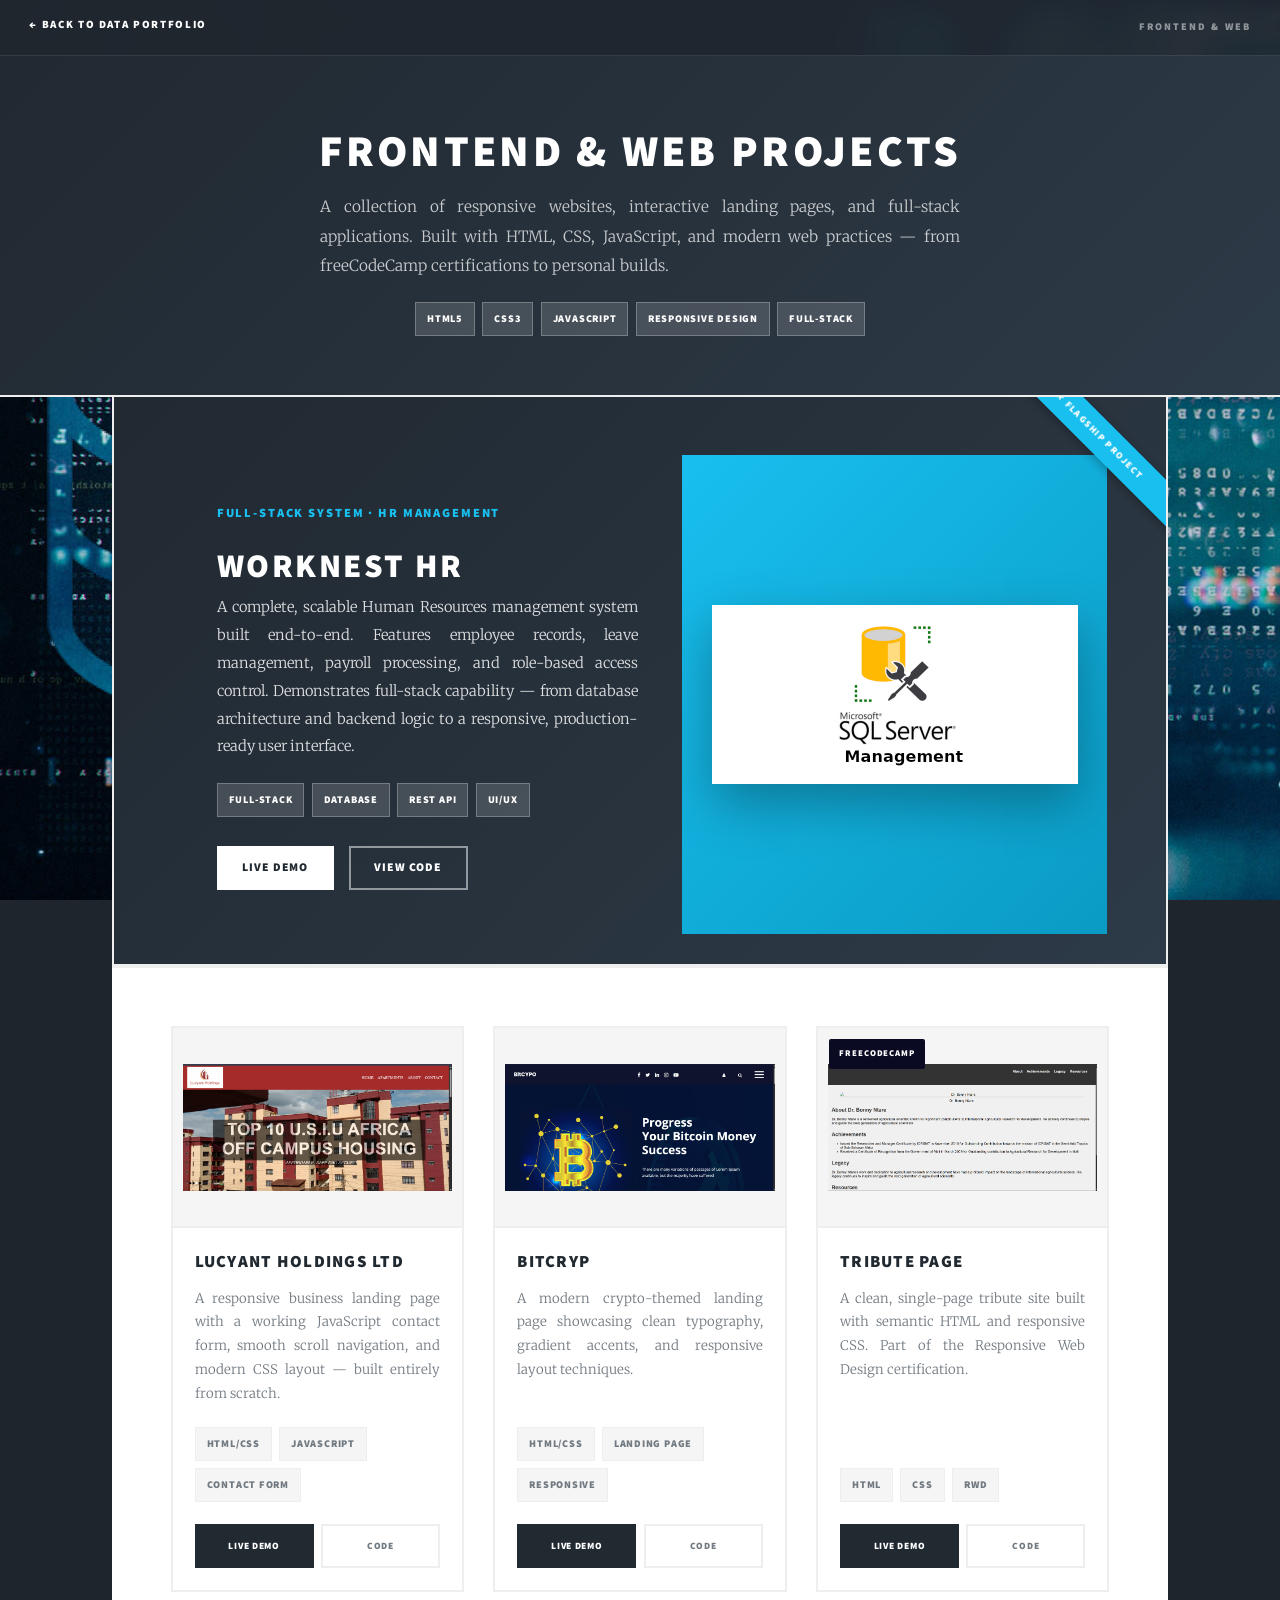
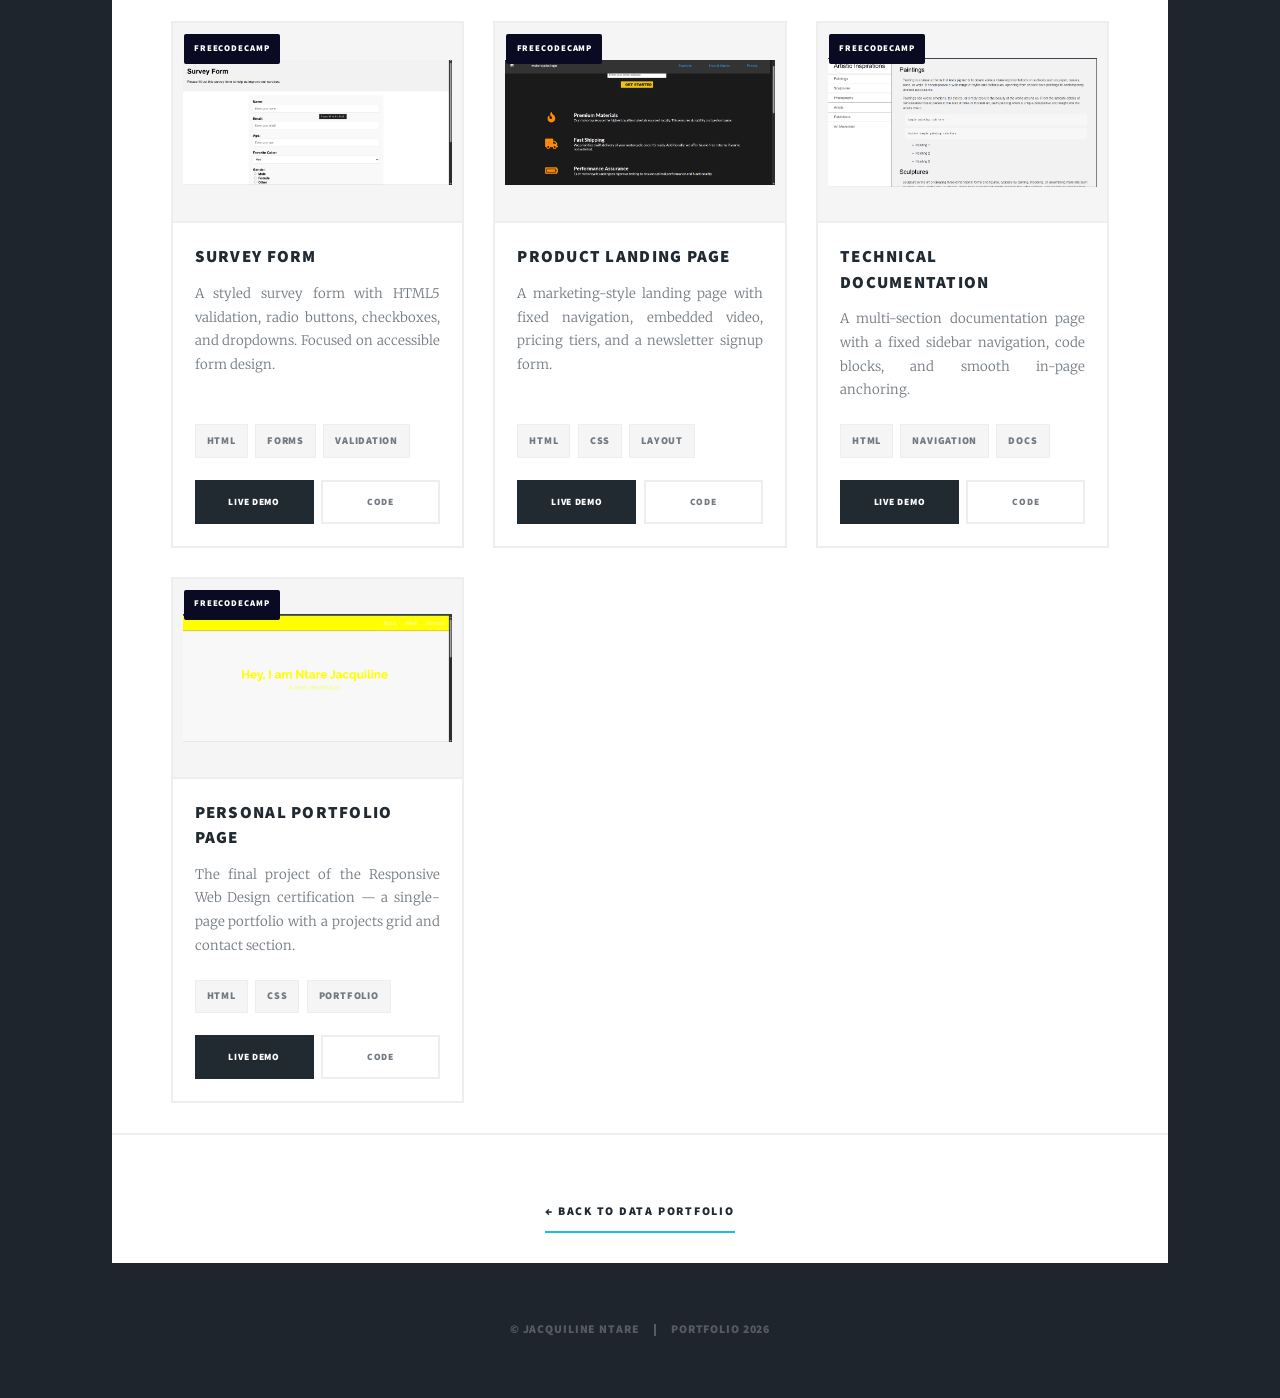
==== commit f5334355: "Update projects.html" ====
--- a/projects.html
+++ b/projects.html
@@ -95,7 +95,7 @@
 			}
 
 			/* ============================================
-			   SHARED PROJECT TAG (also used in hero)
+			   SHARED PROJECT TAG
 			   ============================================ */
 			.project-tag {
 				font-family: "Source Sans Pro", Helvetica, sans-serif;
@@ -293,7 +293,6 @@
 				display: block;
 			}
 
-			/* "freeCodeCamp" corner badge */
 			.project-card .image .fcc-badge {
 				position: absolute;
 				top: 0.75rem;
@@ -443,17 +442,13 @@
 		<!-- Wrapper -->
 			<div id="wrapper" class="fade-in">
 
-				<!-- ============================================
-				     STICKY BACK BAR
-				     ============================================ -->
+				<!-- STICKY BACK BAR -->
 				<div class="back-bar">
 					<a href="index.html" class="back-link">← Back to Data Portfolio</a>
 					<span class="back-bar-title">Frontend &amp; Web</span>
 				</div>
 
-				<!-- ============================================
-				     PAGE HERO
-				     ============================================ -->
+				<!-- PAGE HERO -->
 				<div class="page-hero">
 					<h1>FRONTEND &amp; WEB PROJECTS</h1>
 					<p>
@@ -470,14 +465,10 @@
 					</div>
 				</div>
 
-				<!-- ============================================
-				     MAIN CONTENT
-				     ============================================ -->
+				<!-- MAIN CONTENT -->
 				<div id="main">
 
-					<!-- --------------------------------------------
-					     FLAGSHIP: HR APPLICATION
-					     -------------------------------------------- -->
+					<!-- FLAGSHIP: HR APPLICATION -->
 					<div class="flagship-project">
 						<div class="flagship-inner">
 							<div class="flagship-content">
@@ -507,22 +498,20 @@
 						</div>
 					</div>
 
-					<!-- --------------------------------------------
-					     FRONTEND GRID
-					     -------------------------------------------- -->
+					<!-- FRONTEND GRID -->
 					<div class="frontend-grid">
 
-						<!-- 1. APARTMENTS WEBSITE (Custom) -->
+						<!-- 1. LUCYANT HOLDINGS LTD (Apartments/Landing Page) -->
 						<article class="project-card">
-							<a href="#" class="image fit">
-								<img src="images/placeholder-apartments.jpg" alt="Apartments Website" />
+							<a href="https://babycoder-mf.github.io/LUCYANT_HOLDINGS_LTD/" target="_blank" rel="noopener" class="image fit">
+								<img src="images/apartments.png" alt="Lucyant Holdings Ltd" />
 							</a>
 							<div class="card-content">
-								<h3>APARTMENTS WEBSITE</h3>
-								<p>
-									A responsive landing page for a residential apartment complex, 
-									featuring a working JavaScript contact form, smooth scroll 
-									navigation, and modern CSS layout.
+								<h3>LUCYANT HOLDINGS LTD</h3>
+								<p>
+									A responsive business landing page with a working JavaScript contact 
+									form, smooth scroll navigation, and modern CSS layout — built entirely 
+									from scratch.
 								</p>
 								<div class="project-tags">
 									<span class="project-tag">HTML/CSS</span>
@@ -530,19 +519,40 @@
 									<span class="project-tag">Contact Form</span>
 								</div>
 								<div class="card-actions">
-									<!-- ✏️ Replace # with your live URL if hosted, else remove this button -->
-									<a href="#" class="button primary">LIVE DEMO</a>
-									<!-- ✏️ Replace # with GitHub repo URL -->
-									<a href="#" class="button ghost-dark">CODE</a>
+									<a href="https://babycoder-mf.github.io/LUCYANT_HOLDINGS_LTD/" target="_blank" rel="noopener" class="button primary">LIVE DEMO</a>
+									<a href="https://github.com/BabyCoder-mf/LUCYANT_HOLDINGS_LTD" target="_blank" rel="noopener" class="button ghost-dark">CODE</a>
 								</div>
 							</div>
 						</article>
 
-						<!-- 2. TRIBUTE PAGE (freeCodeCamp) -->
+						<!-- 2. BITCRYP -->
 						<article class="project-card">
-							<a href="#" class="image fit">
+							<a href="https://babycoder-mf.github.io/BITCRYP/" target="_blank" rel="noopener" class="image fit">
+								<img src="images/bitcrypto.png" alt="BITCRYP" />
+							</a>
+							<div class="card-content">
+								<h3>BITCRYP</h3>
+								<p>
+									A modern crypto-themed landing page showcasing clean typography, 
+									gradient accents, and responsive layout techniques.
+								</p>
+								<div class="project-tags">
+									<span class="project-tag">HTML/CSS</span>
+									<span class="project-tag">Landing Page</span>
+									<span class="project-tag">Responsive</span>
+								</div>
+								<div class="card-actions">
+									<a href="https://babycoder-mf.github.io/BITCRYP/" target="_blank" rel="noopener" class="button primary">LIVE DEMO</a>
+									<a href="https://github.com/BabyCoder-mf/BITCRYP" target="_blank" rel="noopener" class="button ghost-dark">CODE</a>
+								</div>
+							</div>
+						</article>
+
+						<!-- 3. TRIBUTE PAGE (freeCodeCamp) -->
+						<article class="project-card">
+							<a href="https://babycoder-mf.github.io/tribute-page/" target="_blank" rel="noopener" class="image fit">
 								<span class="fcc-badge">freeCodeCamp</span>
-								<img src="images/placeholder-tribute.jpg" alt="Tribute Page" />
+								<img src="images/tribute.png" alt="Tribute Page" />
 							</a>
 							<div class="card-content">
 								<h3>TRIBUTE PAGE</h3>
@@ -556,17 +566,17 @@
 									<span class="project-tag">RWD</span>
 								</div>
 								<div class="card-actions">
-									<a href="#" class="button primary">LIVE DEMO</a>
-									<a href="#" class="button ghost-dark">CODE</a>
+									<a href="https://babycoder-mf.github.io/tribute-page/" target="_blank" rel="noopener" class="button primary">LIVE DEMO</a>
+									<a href="https://github.com/BabyCoder-mf/tribute-page" target="_blank" rel="noopener" class="button ghost-dark">CODE</a>
 								</div>
 							</div>
 						</article>
 
-						<!-- 3. SURVEY FORM (freeCodeCamp) -->
+						<!-- 4. SURVEY FORM (freeCodeCamp) -->
 						<article class="project-card">
-							<a href="#" class="image fit">
+							<a href="https://babycoder-mf.github.io/survey-page/" target="_blank" rel="noopener" class="image fit">
 								<span class="fcc-badge">freeCodeCamp</span>
-								<img src="images/placeholder-survey.jpg" alt="Survey Form" />
+								<img src="images/survey.png" alt="Survey Form" />
 							</a>
 							<div class="card-content">
 								<h3>SURVEY FORM</h3>
@@ -580,17 +590,17 @@
 									<span class="project-tag">Validation</span>
 								</div>
 								<div class="card-actions">
-									<a href="#" class="button primary">LIVE DEMO</a>
-									<a href="#" class="button ghost-dark">CODE</a>
+									<a href="https://babycoder-mf.github.io/survey-page/" target="_blank" rel="noopener" class="button primary">LIVE DEMO</a>
+									<a href="https://github.com/BabyCoder-mf/survey-page" target="_blank" rel="noopener" class="button ghost-dark">CODE</a>
 								</div>
 							</div>
 						</article>
 
-						<!-- 4. PRODUCT LANDING PAGE (freeCodeCamp) -->
+						<!-- 5. PRODUCT LANDING PAGE (freeCodeCamp) -->
 						<article class="project-card">
-							<a href="#" class="image fit">
+							<a href="https://babycoder-mf.github.io/product-landing-page/" target="_blank" rel="noopener" class="image fit">
 								<span class="fcc-badge">freeCodeCamp</span>
-								<img src="images/placeholder-product.jpg" alt="Product Landing Page" />
+								<img src="images/productsite.png" alt="Product Landing Page" />
 							</a>
 							<div class="card-content">
 								<h3>PRODUCT LANDING PAGE</h3>
@@ -604,17 +614,17 @@
 									<span class="project-tag">Layout</span>
 								</div>
 								<div class="card-actions">
-									<a href="#" class="button primary">LIVE DEMO</a>
-									<a href="#" class="button ghost-dark">CODE</a>
+									<a href="https://babycoder-mf.github.io/product-landing-page/" target="_blank" rel="noopener" class="button primary">LIVE DEMO</a>
+									<a href="https://github.com/BabyCoder-mf/product-landing-page" target="_blank" rel="noopener" class="button ghost-dark">CODE</a>
 								</div>
 							</div>
 						</article>
 
-						<!-- 5. TECHNICAL DOCUMENTATION (freeCodeCamp) -->
+						<!-- 6. TECHNICAL DOCUMENTATION (freeCodeCamp) -->
 						<article class="project-card">
-							<a href="#" class="image fit">
+							<a href="https://babycoder-mf.github.io/technical--documentation/" target="_blank" rel="noopener" class="image fit">
 								<span class="fcc-badge">freeCodeCamp</span>
-								<img src="images/placeholder-techdoc.jpg" alt="Technical Documentation" />
+								<img src="images/documentation.png" alt="Technical Documentation" />
 							</a>
 							<div class="card-content">
 								<h3>TECHNICAL DOCUMENTATION</h3>
@@ -628,17 +638,17 @@
 									<span class="project-tag">Docs</span>
 								</div>
 								<div class="card-actions">
-									<a href="#" class="button primary">LIVE DEMO</a>
-									<a href="#" class="button ghost-dark">CODE</a>
+									<a href="https://babycoder-mf.github.io/technical--documentation/" target="_blank" rel="noopener" class="button primary">LIVE DEMO</a>
+									<a href="https://github.com/BabyCoder-mf/technical--documentation" target="_blank" rel="noopener" class="button ghost-dark">CODE</a>
 								</div>
 							</div>
 						</article>
 
-						<!-- 6. PERSONAL PORTFOLIO PAGE (freeCodeCamp) -->
+						<!-- 7. PERSONAL PORTFOLIO PAGE (freeCodeCamp) -->
 						<article class="project-card">
-							<a href="#" class="image fit">
+							<a href="https://babycoder-mf.github.io/portfolio-webpage/" target="_blank" rel="noopener" class="image fit">
 								<span class="fcc-badge">freeCodeCamp</span>
-								<img src="images/placeholder-portfolio.jpg" alt="Personal Portfolio Page" />
+								<img src="images/freecodeportfolio.png" alt="Personal Portfolio Page" />
 							</a>
 							<div class="card-content">
 								<h3>PERSONAL PORTFOLIO PAGE</h3>
@@ -652,17 +662,15 @@
 									<span class="project-tag">Portfolio</span>
 								</div>
 								<div class="card-actions">
-									<a href="#" class="button primary">LIVE DEMO</a>
-									<a href="#" class="button ghost-dark">CODE</a>
+									<a href="https://babycoder-mf.github.io/portfolio-webpage/" target="_blank" rel="noopener" class="button primary">LIVE DEMO</a>
+									<a href="https://github.com/BabyCoder-mf/portfolio-webpage" target="_blank" rel="noopener" class="button ghost-dark">CODE</a>
 								</div>
 							</div>
 						</article>
 
 					</div>
 
-					<!-- --------------------------------------------
-					     BOTTOM BACK CTA
-					     -------------------------------------------- -->
+					<!-- BOTTOM BACK CTA -->
 					<div class="bottom-back">
 						<a href="index.html">← Back to Data Portfolio</a>
 					</div>
@@ -671,7 +679,7 @@
 
 				<!-- Copyright -->
 				<div id="copyright">
-					<ul><li>&copy; jacquilinentare</li><li>Portfolio 2025</li></ul>
+					<ul><li>&copy; jacquiline ntare</li><li>Portfolio 2026</li></ul>
 				</div>
 
 			</div>
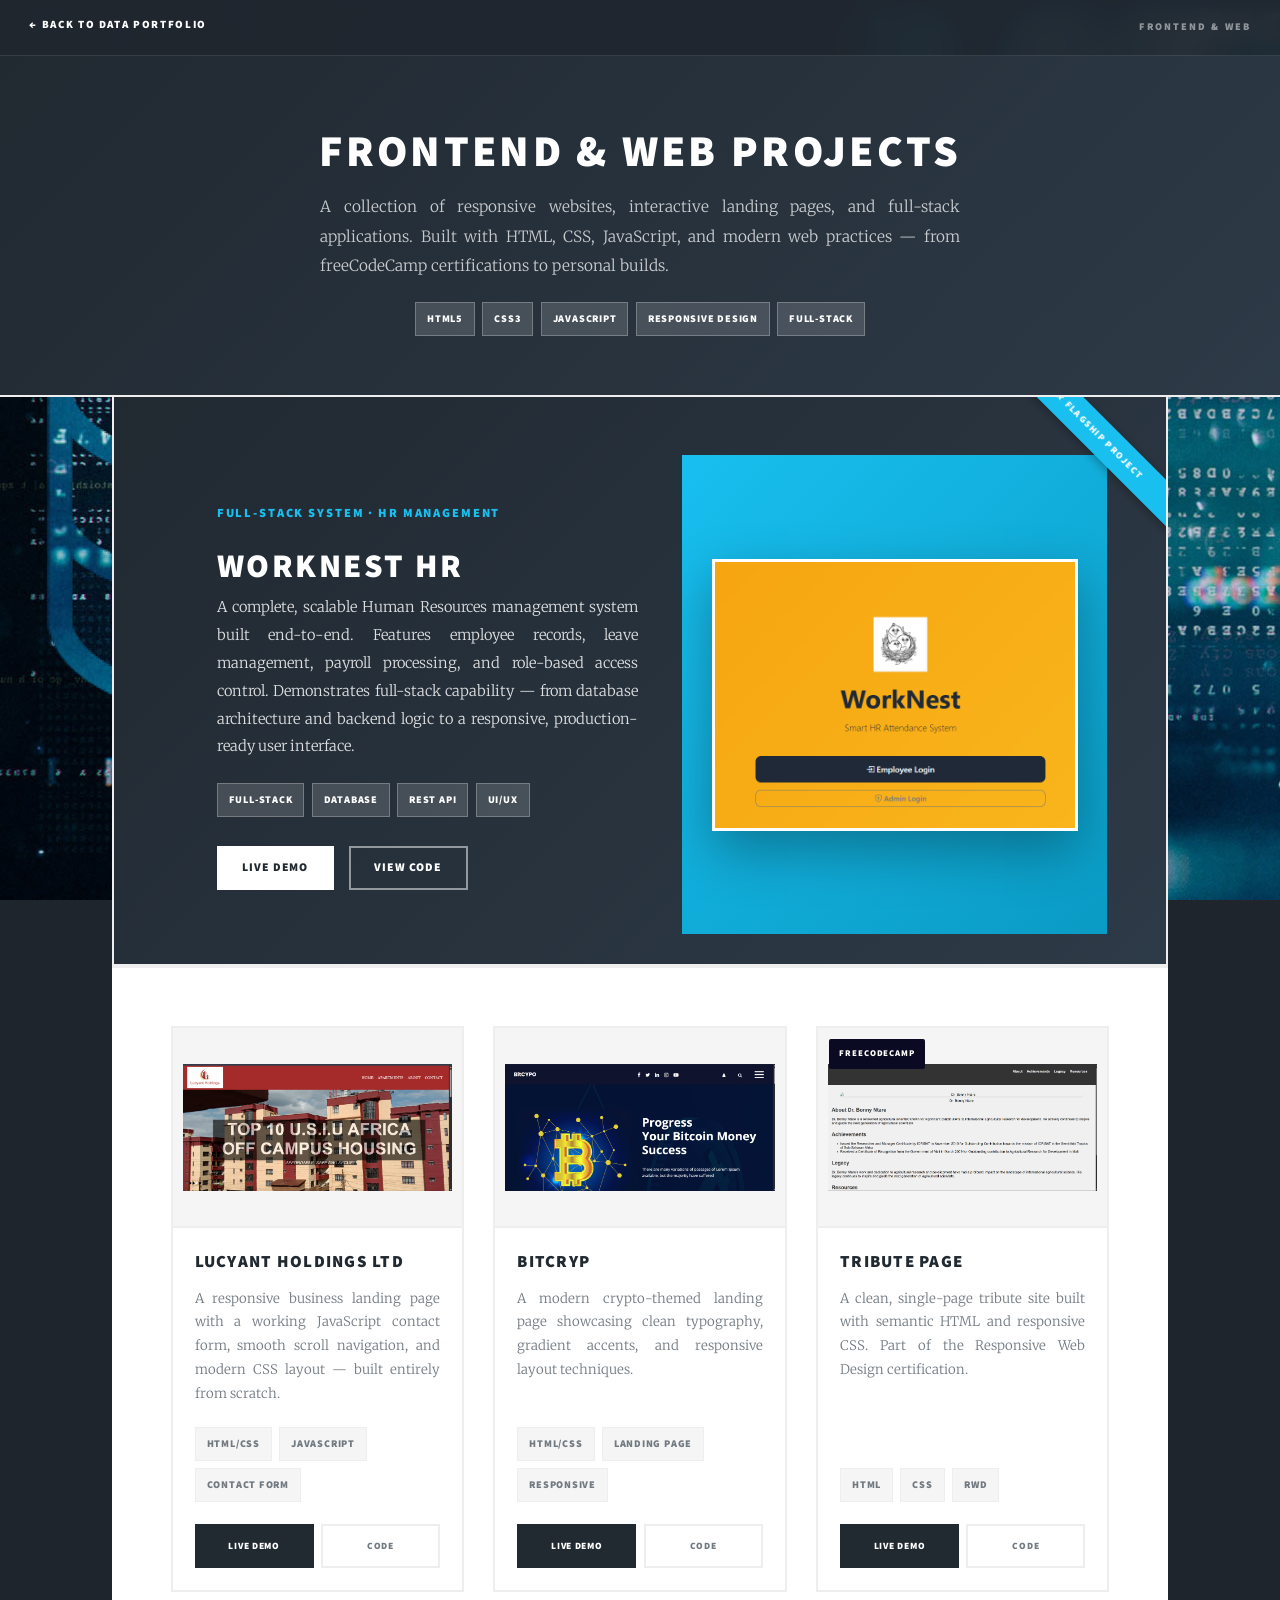
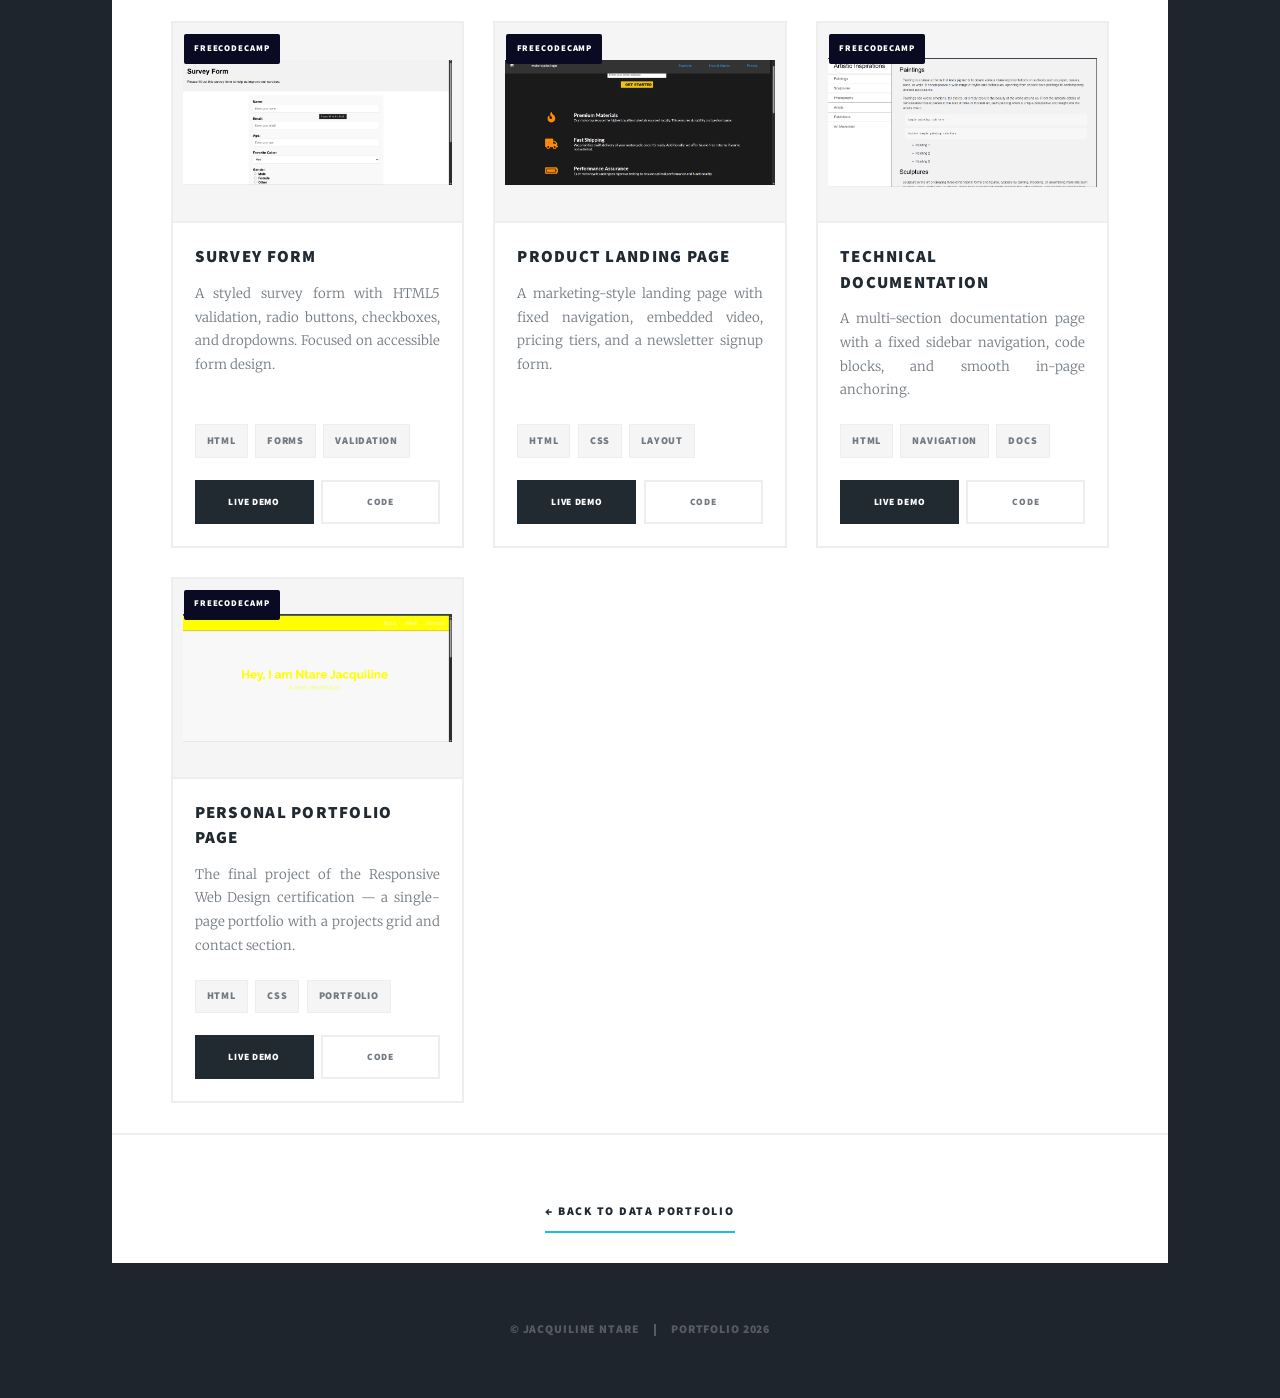
==== commit f7d79c8d: "Update projects.html" ====
--- a/projects.html
+++ b/projects.html
@@ -493,7 +493,7 @@
 								</div>
 							</div>
 							<div class="flagship-image">
-								<img src="images/R.png" alt="WorkNest HR Application" />
+								<img src="images/worknestimg.png" alt="WorkNest HR Application" />
 							</div>
 						</div>
 					</div>
